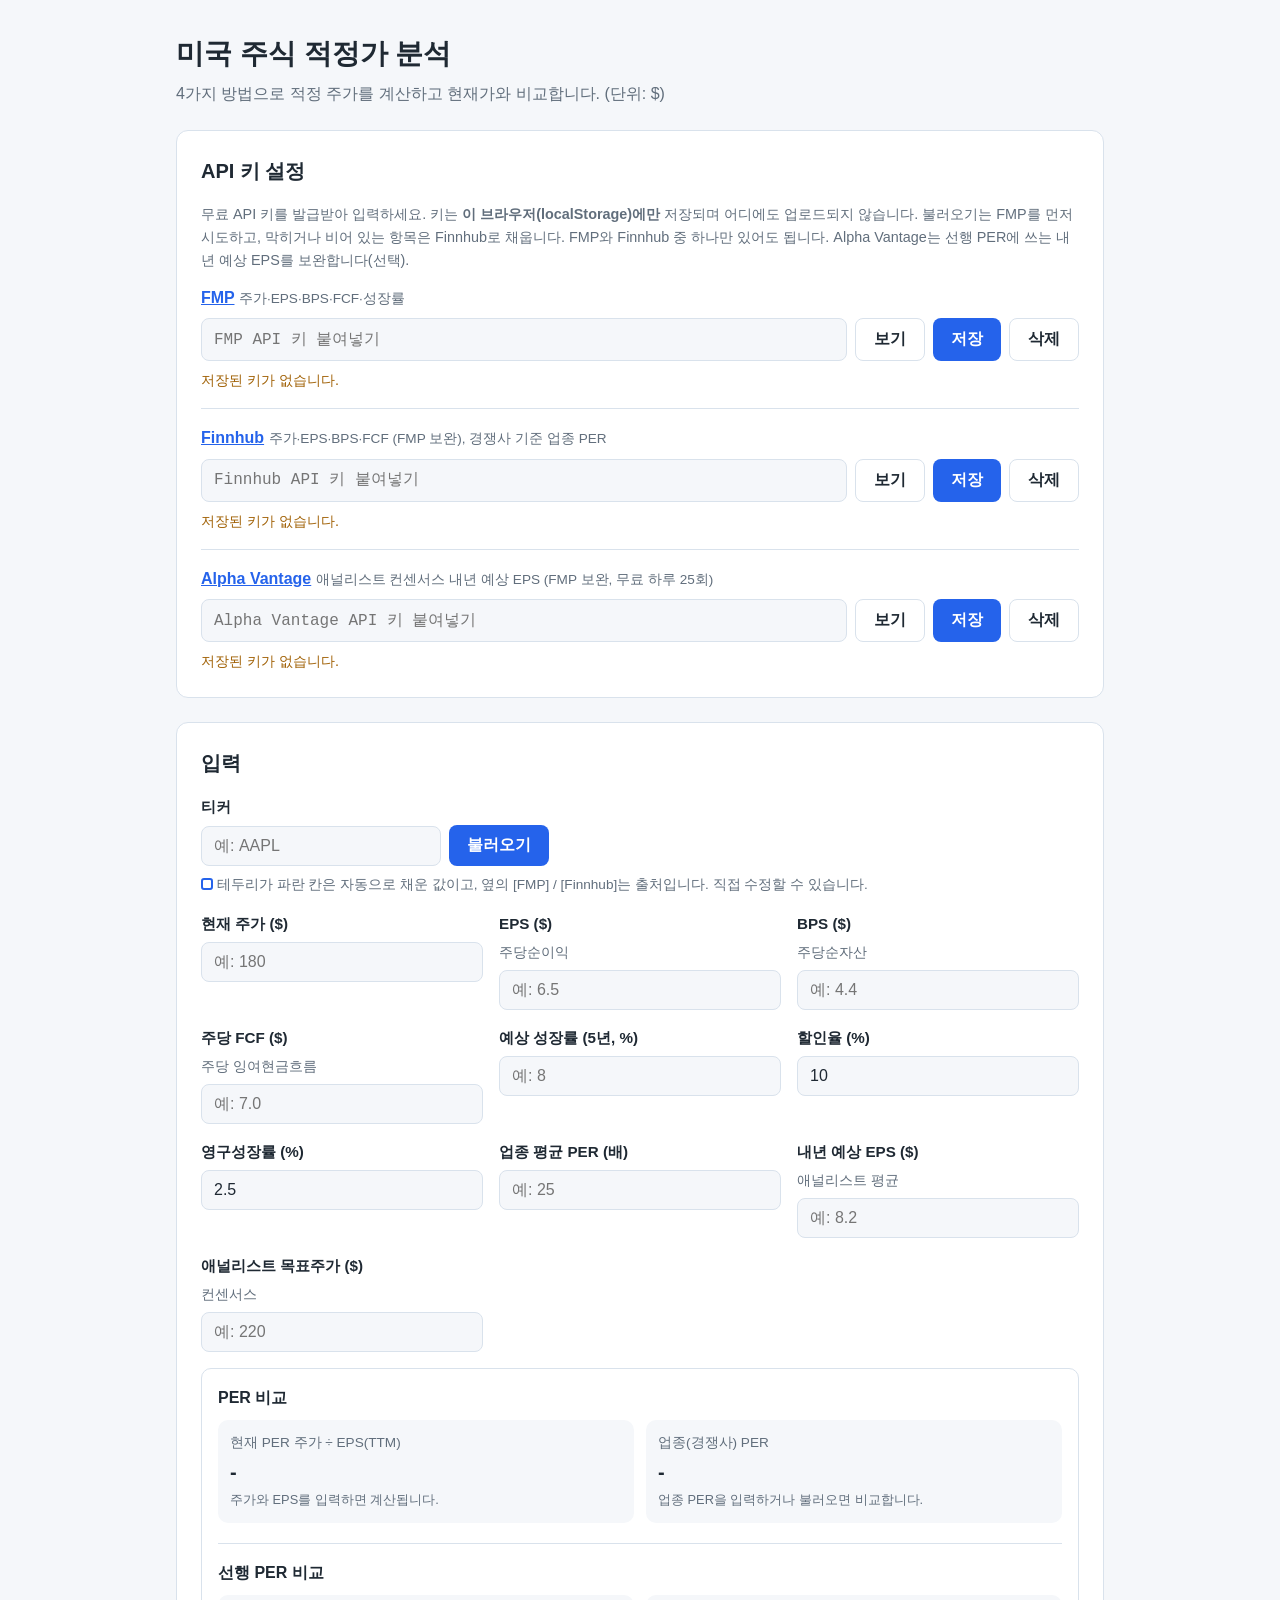
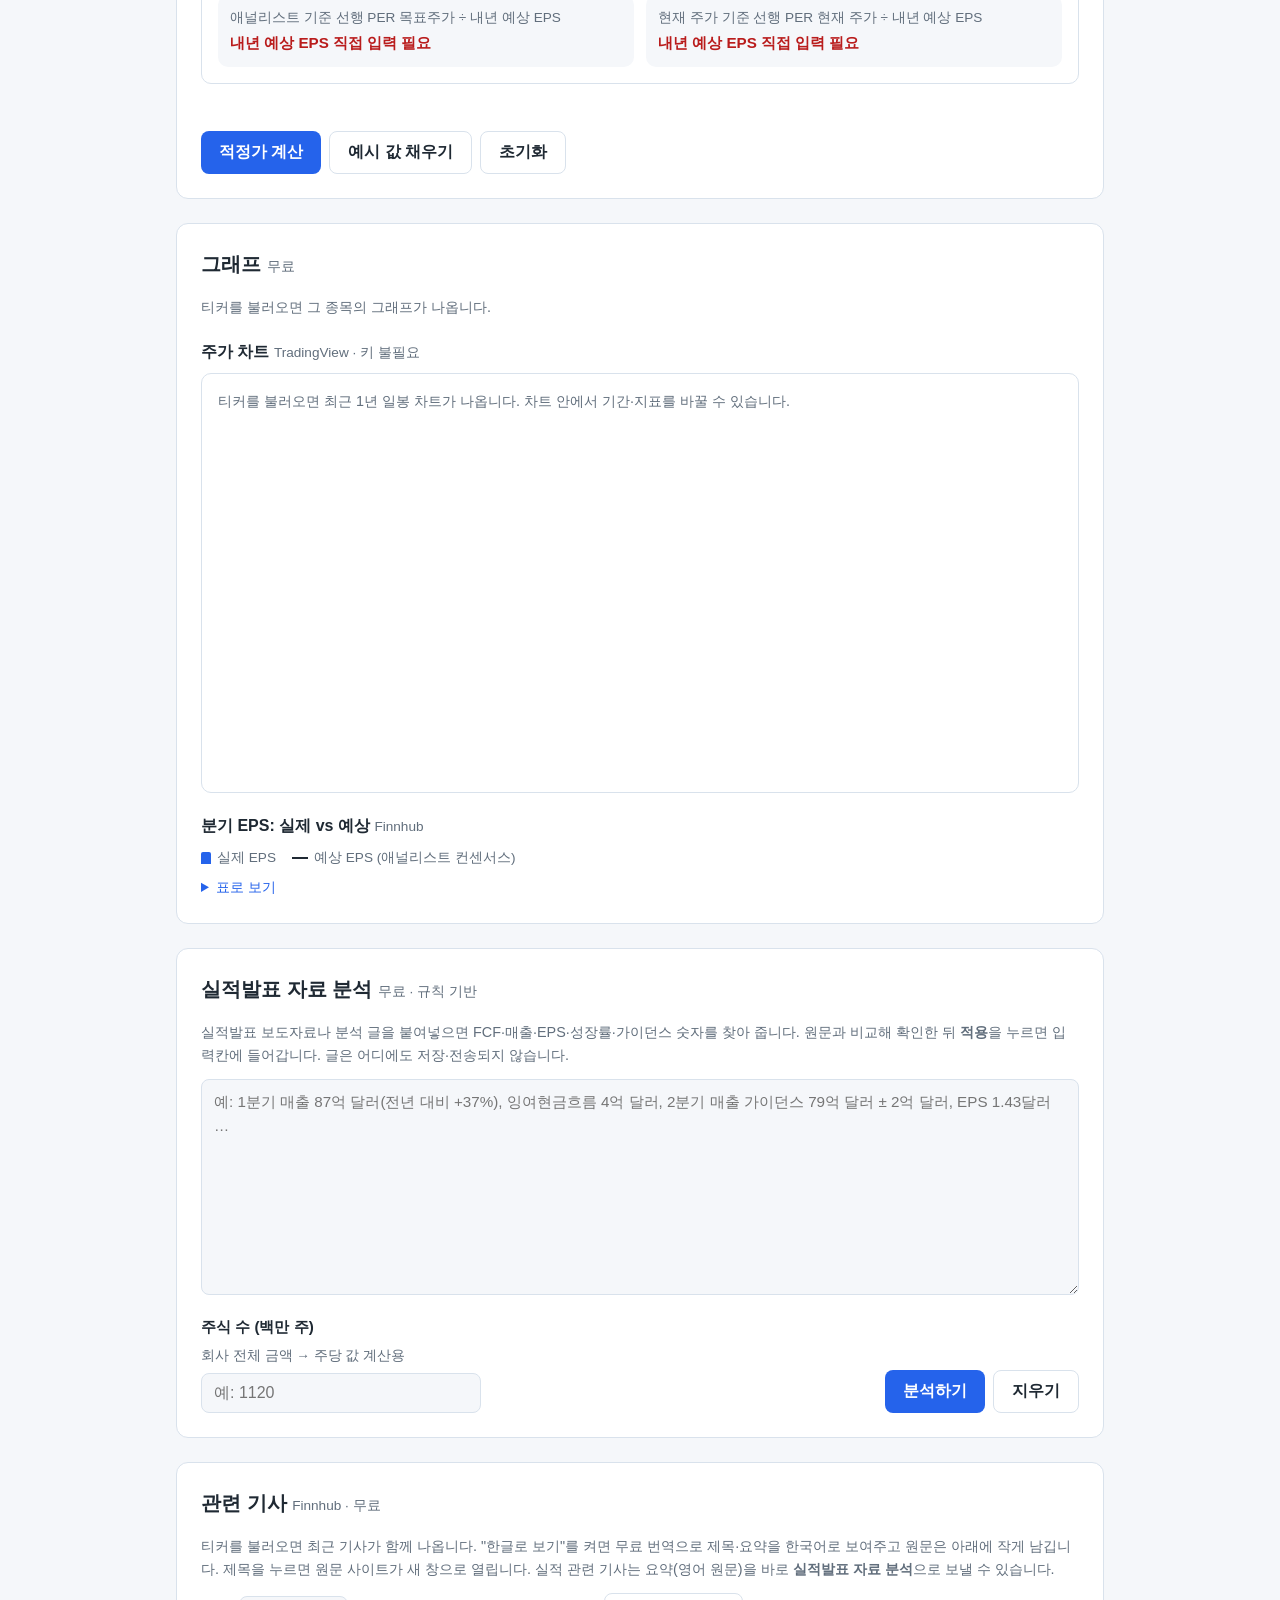
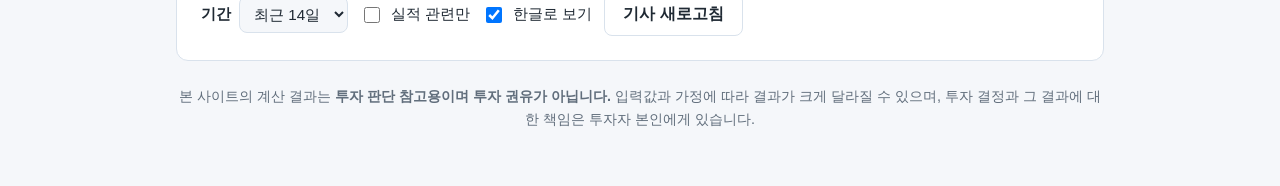
==== index.html @ d8ebfdab "Add TradingView price chart and quarterly EPS actual vs estimate chart Co-Authored-By: Claude Opus 5" ====
<!DOCTYPE html>
<html lang="ko">
<head>
  <meta charset="UTF-8">
  <meta name="viewport" content="width=device-width, initial-scale=1.0">
  <title>미국 주식 적정가 분석</title>
  <link rel="stylesheet" href="style.css">
</head>
<body>
  <header>
    <h1>미국 주식 적정가 분석</h1>
    <p class="subtitle">4가지 방법으로 적정 주가를 계산하고 현재가와 비교합니다. (단위: $)</p>
  </header>

  <main>
    <section class="card">
      <h2>API 키 설정</h2>
      <p class="note-inline">
        무료 API 키를 발급받아 입력하세요. 키는 <strong>이 브라우저(localStorage)에만</strong> 저장되며 어디에도 업로드되지 않습니다.
        불러오기는 FMP를 먼저 시도하고, 막히거나 비어 있는 항목은 Finnhub로 채웁니다. FMP와 Finnhub 중 하나만 있어도 됩니다.
        Alpha Vantage는 선행 PER에 쓰는 내년 예상 EPS를 보완합니다(선택).
      </p>
      <div class="key-block" data-provider="fmp">
        <h3><a href="https://site.financialmodelingprep.com/developer/docs" target="_blank" rel="noopener">FMP</a>
          <span class="hint">주가·EPS·BPS·FCF·성장률</span></h3>
        <div class="key-row">
          <input type="password" class="key-input" placeholder="FMP API 키 붙여넣기" autocomplete="off" spellcheck="false" aria-label="FMP API 키">
          <button type="button" class="key-toggle secondary">보기</button>
          <button type="button" class="key-save">저장</button>
          <button type="button" class="key-clear secondary">삭제</button>
        </div>
        <p class="key-status status"></p>
      </div>
      <div class="key-block" data-provider="finnhub">
        <h3><a href="https://finnhub.io/register" target="_blank" rel="noopener">Finnhub</a>
          <span class="hint">주가·EPS·BPS·FCF (FMP 보완), 경쟁사 기준 업종 PER</span></h3>
        <div class="key-row">
          <input type="password" class="key-input" placeholder="Finnhub API 키 붙여넣기" autocomplete="off" spellcheck="false" aria-label="Finnhub API 키">
          <button type="button" class="key-toggle secondary">보기</button>
          <button type="button" class="key-save">저장</button>
          <button type="button" class="key-clear secondary">삭제</button>
        </div>
        <p class="key-status status"></p>
      </div>
      <div class="key-block" data-provider="alphavantage">
        <h3><a href="https://www.alphavantage.co/support/#api-key" target="_blank" rel="noopener">Alpha Vantage</a>
          <span class="hint">애널리스트 컨센서스 내년 예상 EPS (FMP 보완, 무료 하루 25회)</span></h3>
        <div class="key-row">
          <input type="password" class="key-input" placeholder="Alpha Vantage API 키 붙여넣기" autocomplete="off" spellcheck="false" aria-label="Alpha Vantage API 키">
          <button type="button" class="key-toggle secondary">보기</button>
          <button type="button" class="key-save">저장</button>
          <button type="button" class="key-clear secondary">삭제</button>
        </div>
        <p class="key-status status"></p>
      </div>
    </section>

    <section class="card">
      <h2>입력</h2>
      <form id="valuation-form" novalidate>
        <div class="ticker-row">
          <label>티커
            <input type="text" id="ticker" placeholder="예: AAPL" autocomplete="off">
          </label>
          <button type="button" id="load">불러오기</button>
        </div>
        <p id="load-status" class="status" role="status"></p>
        <p class="legend"><span class="swatch"></span> 테두리가 파란 칸은 자동으로 채운 값이고, 옆의 [FMP] / [Finnhub]는 출처입니다. 직접 수정할 수 있습니다.</p>
        <div class="grid">
          <label>현재 주가 ($)
            <input type="number" id="price" step="any" placeholder="예: 180" required>
          </label>
          <label>EPS ($) <span class="hint">주당순이익</span>
            <input type="number" id="eps" step="any" placeholder="예: 6.5" required>
          </label>
          <label>BPS ($) <span class="hint">주당순자산</span>
            <input type="number" id="bps" step="any" placeholder="예: 4.4">
          </label>
          <label>주당 FCF ($) <span class="hint">주당 잉여현금흐름</span>
            <input type="number" id="fcf" step="any" placeholder="예: 7.0" required>
          </label>
          <label>예상 성장률 (5년, %)
            <input type="number" id="growth" step="any" placeholder="예: 8" required>
          </label>
          <label>할인율 (%)
            <input type="number" id="discount" step="any" value="10" required>
          </label>
          <label>영구성장률 (%)
            <input type="number" id="terminal" step="any" value="2.5" required>
          </label>
          <label>업종 평균 PER (배)
            <input type="number" id="sector-per" step="any" placeholder="예: 25" required>
            <span class="peer-note" id="sector-per-note"></span>
          </label>
          <label>내년 예상 EPS ($) <span class="hint">애널리스트 평균</span>
            <input type="number" id="forward-eps" step="any" placeholder="예: 8.2">
            <span class="peer-note" id="forward-eps-note"></span>
          </label>
          <label>애널리스트 목표주가 ($) <span class="hint">컨센서스</span>
            <input type="number" id="target-price" step="any" placeholder="예: 220">
            <span class="peer-note" id="target-price-note"></span>
          </label>
        </div>
        <div class="per-panel" aria-live="polite">
          <h3>PER 비교</h3>
          <div class="per-stats">
            <div>
              <span class="label">현재 PER <span class="hint">주가 ÷ EPS(TTM)</span></span>
              <span class="value" id="per-current">-</span>
              <span class="per-sub" id="per-current-sub"></span>
            </div>
            <div>
              <span class="label">업종(경쟁사) PER</span>
              <span class="value" id="per-sector">-</span>
              <span class="per-sub" id="per-sector-sub"></span>
            </div>
          </div>
          <p class="per-compare" id="per-compare"></p>

          <h3>선행 PER 비교</h3>
          <div class="per-stats">
            <div>
              <span class="label">애널리스트 기준 선행 PER <span class="hint">목표주가 ÷ 내년 예상 EPS</span></span>
              <span class="value" id="per-fwd-target">-</span>
              <span class="per-sub" id="per-fwd-target-sub"></span>
            </div>
            <div>
              <span class="label">현재 주가 기준 선행 PER <span class="hint">현재 주가 ÷ 내년 예상 EPS</span></span>
              <span class="value" id="per-fwd-price">-</span>
              <span class="per-sub" id="per-fwd-price-sub"></span>
            </div>
          </div>
          <p class="per-compare" id="fwd-compare"></p>
          <p class="per-meta" id="fwd-meta"></p>
        </div>
        <p id="error" class="error" role="alert"></p>
        <div class="buttons">
          <button type="submit">적정가 계산</button>
          <button type="button" id="sample" class="secondary">예시 값 채우기</button>
          <button type="reset" class="secondary">초기화</button>
        </div>
      </form>
    </section>

    <section class="card" id="charts-card">
      <h2>그래프 <span class="hint">무료</span></h2>
      <p class="note-inline">티커를 불러오면 그 종목의 그래프가 나옵니다.</p>

      <h3 class="chart-title">주가 차트 <span class="hint">TradingView · 키 불필요</span></h3>
      <div id="tv-chart" class="tv-chart tradingview-widget-container">
        <p class="note chart-empty">티커를 불러오면 최근 1년 일봉 차트가 나옵니다. 차트 안에서 기간·지표를 바꿀 수 있습니다.</p>
      </div>
      <p id="charts-status" class="status" role="status"></p>

      <h3 class="chart-title">분기 EPS: 실제 vs 예상 <span class="hint">Finnhub</span></h3>
      <div class="chart-legend" aria-hidden="true">
        <span><span class="key-bar"></span>실제 EPS</span>
        <span><span class="key-tick"></span>예상 EPS (애널리스트 컨센서스)</span>
      </div>
      <p id="eps-status" class="status" role="status"></p>
      <div id="eps-chart" class="eps-chart"></div>
      <details class="chart-table">
        <summary>표로 보기</summary>
        <div id="eps-table"></div>
      </details>
    </section>

    <section class="card" id="earnings-card">
      <h2>실적발표 자료 분석 <span class="hint">무료 · 규칙 기반</span></h2>
      <p class="note-inline">
        실적발표 보도자료나 분석 글을 붙여넣으면 FCF·매출·EPS·성장률·가이던스 숫자를 찾아 줍니다.
        원문과 비교해 확인한 뒤 <strong>적용</strong>을 누르면 입력칸에 들어갑니다. 글은 어디에도 저장·전송되지 않습니다.
      </p>
      <textarea id="earnings-text" rows="8" placeholder="예: 1분기 매출 87억 달러(전년 대비 +37%), 잉여현금흐름 4억 달러, 2분기 매출 가이던스 79억 달러 ± 2억 달러, EPS 1.43달러 …"></textarea>
      <div class="earnings-row">
        <label>주식 수 (백만 주) <span class="hint">회사 전체 금액 → 주당 값 계산용</span>
          <input type="number" id="earnings-shares" step="any" placeholder="예: 1120">
          <span class="peer-note" id="earnings-shares-note"></span>
        </label>
        <div class="buttons">
          <button type="button" id="earnings-analyze">분석하기</button>
          <button type="button" id="earnings-clear" class="secondary">지우기</button>
        </div>
      </div>
      <p id="earnings-status" class="status" role="status"></p>
      <div id="earnings-results"></div>
    </section>

    <section class="card" id="news-card">
      <h2>관련 기사 <span class="hint">Finnhub · 무료</span></h2>
      <p class="note-inline">
        티커를 불러오면 최근 기사가 함께 나옵니다. "한글로 보기"를 켜면 무료 번역으로 제목·요약을 한국어로 보여주고 원문은 아래에 작게 남깁니다.
        제목을 누르면 원문 사이트가 새 창으로 열립니다. 실적 관련 기사는 요약(영어 원문)을 바로 <strong>실적발표 자료 분석</strong>으로 보낼 수 있습니다.
      </p>
      <div class="news-controls">
        <label class="inline">기간
          <select id="news-days">
            <option value="7">최근 7일</option>
            <option value="14" selected>최근 14일</option>
            <option value="30">최근 30일</option>
          </select>
        </label>
        <label class="inline check"><input type="checkbox" id="news-earnings-only"> 실적 관련만</label>
        <label class="inline check"><input type="checkbox" id="news-korean" checked> 한글로 보기</label>
        <button type="button" id="news-load" class="secondary">기사 새로고침</button>
        <button type="button" id="news-chrome-setup" class="secondary" hidden>Chrome 번역 켜기 (무료·무제한)</button>
      </div>
      <p id="news-status" class="status" role="status"></p>
      <p id="news-translate-status" class="status" role="status"></p>
      <div id="news-list" class="news-list"></div>
    </section>

    <section id="results" class="card hidden" aria-live="polite">
      <h2 id="results-title">분석 결과</h2>

      <div class="summary">
        <div>
          <span class="label">현재 주가</span>
          <span class="value" id="sum-price">-</span>
        </div>
        <div>
          <span class="label">평균 적정가</span>
          <span class="value" id="sum-fair">-</span>
        </div>
        <div>
          <span class="label">괴리율</span>
          <span class="value" id="sum-gap">-</span>
        </div>
        <div>
          <span class="label">판정</span>
          <span class="value badge" id="sum-verdict">-</span>
        </div>
      </div>
      <p class="note" id="sum-note"></p>

      <div class="methods" id="methods"></div>
    </section>
  </main>

  <footer>
    <p>본 사이트의 계산 결과는 <strong>투자 판단 참고용이며 투자 권유가 아닙니다.</strong>
      입력값과 가정에 따라 결과가 크게 달라질 수 있으며, 투자 결정과 그 결과에 대한 책임은 투자자 본인에게 있습니다.</p>
  </footer>

  <script src="api.js"></script>
  <script src="fmp.js"></script>
  <script src="finnhub.js"></script>
  <script src="alphavantage.js"></script>
  <script src="app.js"></script>
  <script src="earnings.js"></script>
  <script src="earnings-ui.js"></script>
  <script src="translate.js"></script>
  <script src="news-ui.js"></script>
  <script src="charts-ui.js"></script>
</body>
</html>
---- style.css ----
:root {
  --bg: #f5f7fa;
  --card: #ffffff;
  --text: #1f2933;
  --muted: #616e7c;
  --border: #d9e2ec;
  --primary: #2563eb;
  --primary-hover: #1d4ed8;
  --under: #15803d;
  --under-bg: #dcfce7;
  --fair: #a16207;
  --fair-bg: #fef9c3;
  --over: #b91c1c;
  --over-bg: #fee2e2;
  --na: #616e7c;
  --na-bg: #e4e7eb;
}

@media (prefers-color-scheme: dark) {
  :root {
    --bg: #111827;
    --card: #1f2937;
    --text: #f3f4f6;
    --muted: #9ca3af;
    --border: #374151;
    --primary: #3b82f6;
    --primary-hover: #60a5fa;
    --under: #4ade80;
    --under-bg: #14532d;
    --fair: #facc15;
    --fair-bg: #422006;
    --over: #f87171;
    --over-bg: #450a0a;
    --na: #9ca3af;
    --na-bg: #374151;
  }
}

* { box-sizing: border-box; }

body {
  margin: 0;
  font-family: -apple-system, BlinkMacSystemFont, "Segoe UI", "Malgun Gothic", "Apple SD Gothic Neo", sans-serif;
  background: var(--bg);
  color: var(--text);
  line-height: 1.6;
}

header, main, footer {
  max-width: 960px;
  margin: 0 auto;
  padding: 0 16px;
}

header { padding-top: 32px; }
h1 { margin: 0 0 4px; font-size: 1.75rem; }
h2 { margin: 0 0 16px; font-size: 1.25rem; }
.subtitle { margin: 0 0 24px; color: var(--muted); }

.card {
  background: var(--card);
  border: 1px solid var(--border);
  border-radius: 12px;
  padding: 24px;
  margin-bottom: 24px;
}

.hidden { display: none; }

.grid {
  display: grid;
  grid-template-columns: repeat(auto-fill, minmax(240px, 1fr));
  gap: 16px;
}

label {
  display: flex;
  flex-direction: column;
  gap: 6px;
  font-weight: 600;
  font-size: 0.95rem;
}

.hint { font-weight: 400; color: var(--muted); font-size: 0.85rem; }

input {
  padding: 10px 12px;
  font-size: 1rem;
  border: 1px solid var(--border);
  border-radius: 8px;
  background: var(--bg);
  color: var(--text);
}

input:focus { outline: 2px solid var(--primary); outline-offset: 1px; }

.buttons { display: flex; flex-wrap: wrap; gap: 8px; margin-top: 16px; }

button {
  padding: 10px 18px;
  font-size: 1rem;
  font-weight: 600;
  border: none;
  border-radius: 8px;
  background: var(--primary);
  color: #fff;
  cursor: pointer;
}

button:hover { background: var(--primary-hover); }

button.secondary {
  background: transparent;
  color: var(--text);
  border: 1px solid var(--border);
}

button.secondary:hover { background: var(--bg); }

.error { color: var(--over); margin: 12px 0 0; min-height: 1.2em; }

a { color: var(--primary); }

.note-inline { margin: 0 0 12px; color: var(--muted); font-size: 0.9rem; }

.key-block + .key-block { margin-top: 16px; padding-top: 16px; border-top: 1px solid var(--border); }
.key-block h3 { margin: 0 0 8px; font-size: 1rem; }

.key-row { display: flex; flex-wrap: wrap; gap: 8px; }
.key-row input { flex: 1 1 240px; min-width: 0; font-family: Consolas, "Courier New", monospace; }

.ticker-row { display: flex; flex-wrap: wrap; align-items: flex-end; gap: 8px; }
.ticker-row label { flex: 0 1 240px; }

button:disabled { opacity: 0.6; cursor: wait; }

.status { margin: 8px 0 0; font-size: 0.9rem; white-space: pre-line; }
.status:empty { display: none; }
.status.ok { color: var(--under); }
.status.warn { color: var(--fair); }
.status.err { color: var(--over); }

.legend { margin: 8px 0 16px; color: var(--muted); font-size: 0.85rem; }
.swatch {
  display: inline-block;
  width: 12px;
  height: 12px;
  border: 2px solid var(--primary);
  border-radius: 3px;
  vertical-align: -1px;
}

.input-wrap { display: flex; align-items: center; gap: 6px; }
.input-wrap input { flex: 1; min-width: 0; }

.src-tag {
  white-space: nowrap;
  font-size: 0.75rem;
  font-weight: 600;
  color: var(--primary);
}
.src-tag:empty { display: none; }

.per-panel {
  margin-top: 16px;
  padding: 16px;
  border: 1px solid var(--border);
  border-radius: 10px;
}

.per-stats {
  display: grid;
  grid-template-columns: repeat(auto-fit, minmax(160px, 1fr));
  gap: 12px;
}

.per-stats > div {
  background: var(--bg);
  border-radius: 10px;
  padding: 12px;
  display: flex;
  flex-direction: column;
  gap: 2px;
}

.per-stats .value { font-size: 1.25rem; }
.per-stats .value.na { font-size: 0.95rem; color: var(--over); }
.per-sub { font-size: 0.8rem; color: var(--muted); }
.per-sub:empty { display: none; }

.per-panel h3 { margin: 0 0 10px; font-size: 1rem; }
.per-panel h3:not(:first-child) { margin-top: 20px; padding-top: 16px; border-top: 1px solid var(--border); }

.per-compare { margin: 12px 0 0; font-weight: 600; white-space: pre-line; }
.per-compare:empty { display: none; }

.per-meta { margin: 8px 0 0; font-size: 0.85rem; color: var(--muted); white-space: pre-line; }
.per-meta:empty { display: none; }

.peer-note { font-weight: 400; font-size: 0.8rem; color: var(--muted); }
.peer-note:empty { display: none; }
.peer-note.missing { color: var(--over); font-weight: 600; }

input.autofilled {
  border: 2px solid var(--primary);
  padding: 9px 11px;
}

.summary {
  display: grid;
  grid-template-columns: repeat(auto-fit, minmax(160px, 1fr));
  gap: 12px;
}

.summary > div {
  background: var(--bg);
  border-radius: 10px;
  padding: 14px;
  display: flex;
  flex-direction: column;
  gap: 4px;
}

.label { color: var(--muted); font-size: 0.85rem; }
.value { font-size: 1.4rem; font-weight: 700; }

.badge {
  display: inline-block;
  align-self: flex-start;
  padding: 2px 12px;
  border-radius: 999px;
  font-size: 1.1rem;
}

.badge.under { color: var(--under); background: var(--under-bg); }
.badge.fair  { color: var(--fair);  background: var(--fair-bg); }
.badge.over  { color: var(--over);  background: var(--over-bg); }
.badge.na    { color: var(--na);    background: var(--na-bg); }

.note { color: var(--muted); font-size: 0.9rem; margin: 12px 0 24px; }

.methods {
  display: grid;
  grid-template-columns: repeat(auto-fit, minmax(260px, 1fr));
  gap: 16px;
}

.method {
  border: 1px solid var(--border);
  border-radius: 10px;
  padding: 16px;
}

.method h3 { margin: 0 0 8px; font-size: 1.05rem; }
.method .result { font-size: 1.3rem; font-weight: 700; margin: 0 0 4px; }
.method .gap { margin: 0 0 8px; font-size: 0.95rem; }
.method .formula {
  font-family: Consolas, "Courier New", monospace;
  font-size: 0.85rem;
  background: var(--bg);
  padding: 8px;
  border-radius: 6px;
  margin: 0 0 8px;
  word-break: break-word;
  white-space: pre-line;
}
.method .explain { margin: 0; color: var(--muted); font-size: 0.9rem; }

textarea {
  width: 100%;
  padding: 10px 12px;
  font: inherit;
  font-size: 0.95rem;
  border: 1px solid var(--border);
  border-radius: 8px;
  background: var(--bg);
  color: var(--text);
  resize: vertical;
}
textarea:focus { outline: 2px solid var(--primary); outline-offset: 1px; }

.earnings-row {
  display: flex;
  flex-wrap: wrap;
  align-items: flex-end;
  justify-content: space-between;
  gap: 12px;
  margin-top: 12px;
}
.earnings-row label { flex: 0 1 280px; }
.earnings-row .buttons { margin-top: 0; }

#earnings-results { margin-top: 16px; }
#earnings-results:empty { display: none; }

.earn-insights {
  background: var(--bg);
  border-radius: 10px;
  padding: 12px 16px;
  margin-bottom: 16px;
}
.earn-insights h3 { margin: 0 0 6px; font-size: 1rem; }
.earn-insights ul { margin: 0; padding-left: 20px; }
.earn-insights li { margin: 2px 0; font-size: 0.92rem; }

.earn-list {
  display: grid;
  grid-template-columns: repeat(auto-fill, minmax(260px, 1fr));
  gap: 12px;
}

.earn-item {
  border: 1px solid var(--border);
  border-radius: 10px;
  padding: 12px 14px;
  display: flex;
  flex-direction: column;
  gap: 4px;
  min-width: 0;
}
.earn-head { display: flex; justify-content: space-between; gap: 8px; align-items: baseline; }
.earn-period { font-size: 0.8rem; color: var(--muted); white-space: nowrap; }
.earn-value { margin: 0; font-size: 1.1rem; font-weight: 700; word-break: break-word; }
.earn-growth { margin: 0; font-size: 0.9rem; }
.earn-growth:empty { display: none; }
.earn-snippet {
  margin: 4px 0;
  padding: 6px 8px;
  border-left: 3px solid var(--border);
  font-size: 0.8rem;
  color: var(--muted);
  word-break: break-word;
}
.earn-actions { display: flex; flex-wrap: wrap; gap: 6px; margin-top: auto; }
.news-controls { display: flex; flex-wrap: wrap; align-items: center; gap: 12px; }
label.inline { flex-direction: row; align-items: center; gap: 8px; font-weight: 600; }
label.check { font-weight: 400; cursor: pointer; }
label.check input { width: 16px; height: 16px; padding: 0; }
select {
  padding: 8px 10px;
  font-size: 0.95rem;
  border: 1px solid var(--border);
  border-radius: 8px;
  background: var(--bg);
  color: var(--text);
}

.news-list { display: flex; flex-direction: column; gap: 10px; margin-top: 12px; }
.news-list:empty { display: none; }
.news-item {
  border: 1px solid var(--border);
  border-radius: 10px;
  padding: 12px 14px;
  min-width: 0;
}
.news-meta { display: flex; flex-wrap: wrap; align-items: center; gap: 8px; font-size: 0.8rem; color: var(--muted); }
.news-badge { font-size: 0.75rem; padding: 0 8px; }
.news-title { margin: 4px 0; font-size: 1rem; line-height: 1.4; word-break: break-word; }
.news-title a { text-decoration: none; }
.news-title a:hover { text-decoration: underline; }
.news-original { margin: 0 0 4px; font-size: 0.78rem; color: var(--muted); word-break: break-word; }
.news-original:empty { display: none; }
button[hidden] { display: none; }
.news-summary { margin: 0 0 8px; font-size: 0.88rem; color: var(--muted); word-break: break-word; }
.news-summary:empty { display: none; }
.news-actions:empty { display: none; }

.chart-title { margin: 20px 0 8px; font-size: 1rem; }
.tv-chart {
  height: 420px;
  border: 1px solid var(--border);
  border-radius: 10px;
  overflow: hidden;
}
.chart-empty { padding: 16px; margin: 0; }

.chart-legend { display: flex; flex-wrap: wrap; gap: 16px; font-size: 0.85rem; color: var(--muted); }
.chart-legend > span { display: inline-flex; align-items: center; gap: 6px; }
.key-bar { width: 10px; height: 12px; border-radius: 2px 2px 0 0; background: var(--primary); }
.key-tick { width: 16px; height: 2px; background: var(--text); }

.eps-chart { position: relative; margin-top: 8px; max-width: 640px; }
.eps-chart:empty { display: none; }
.eps-chart svg { display: block; width: 100%; height: auto; overflow: visible; }
.eps-chart .grid { stroke: var(--border); stroke-width: 1; }
.eps-chart .axis-zero { stroke: var(--muted); stroke-width: 1; }
.eps-chart .tick { fill: var(--muted); font-size: 12px; }
.eps-chart .cap { fill: var(--text); font-size: 12px; font-weight: 600; }
.eps-chart .bar { fill: var(--primary); }
.eps-chart .est { stroke: var(--text); stroke-width: 2; stroke-linecap: round; }
.eps-chart .hit { fill: transparent; cursor: crosshair; }
.eps-chart .eps-col.active .hit { fill: var(--text); fill-opacity: 0.05; }
.chart-tip {
  position: absolute;
  top: 0;
  transform: translateX(-50%);
  max-width: 260px;
  padding: 6px 10px;
  border-radius: 8px;
  background: var(--text);
  color: var(--card);
  font-size: 0.8rem;
  pointer-events: none;
  text-align: center;
}
.chart-tip[hidden] { display: none; }

.chart-table { margin-top: 8px; font-size: 0.88rem; }
.chart-table summary { cursor: pointer; color: var(--primary); }
.chart-table table { width: 100%; border-collapse: collapse; margin-top: 8px; }
.chart-table th, .chart-table td { padding: 6px 8px; border-bottom: 1px solid var(--border); text-align: right; }
.chart-table th:first-child, .chart-table td:first-child { text-align: left; }

button.small { padding: 6px 10px; font-size: 0.85rem; }
button.small:disabled { cursor: not-allowed; }

footer {
  padding-bottom: 40px;
  color: var(--muted);
  font-size: 0.9rem;
  text-align: center;
}
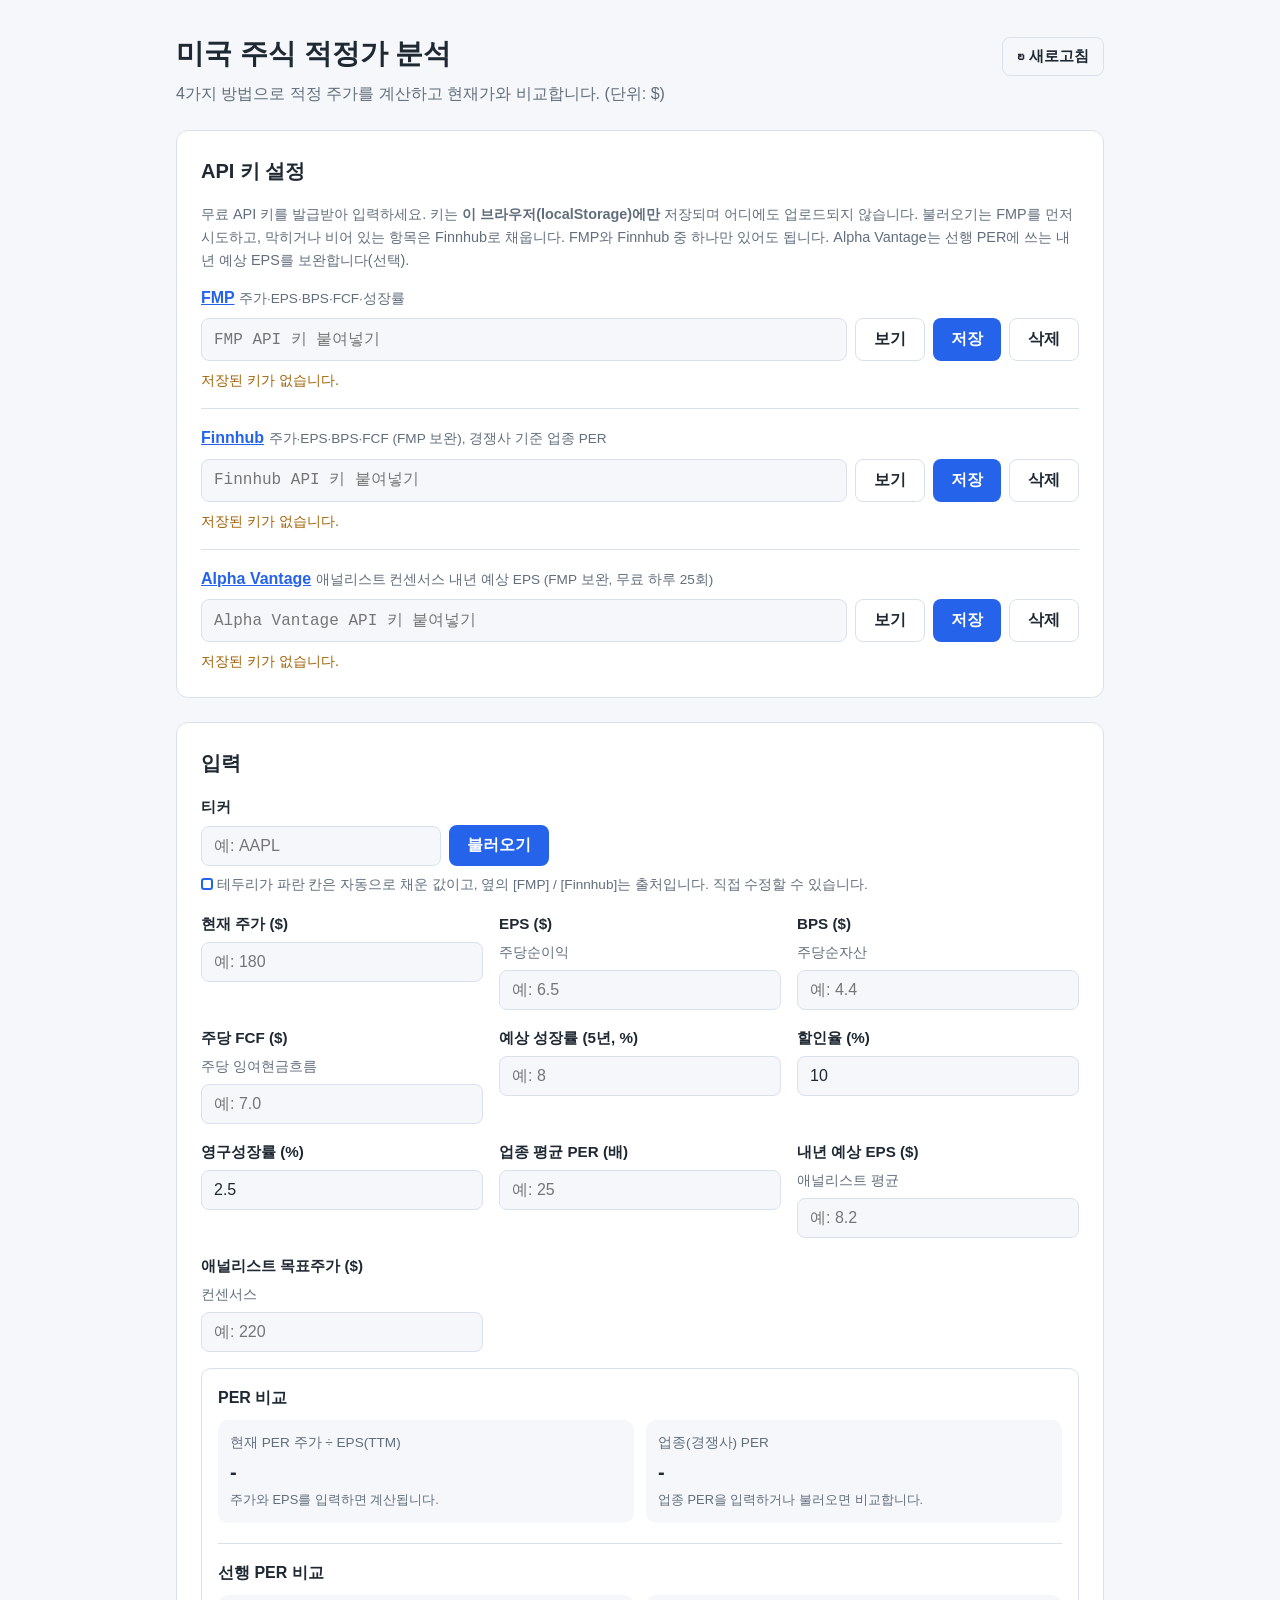
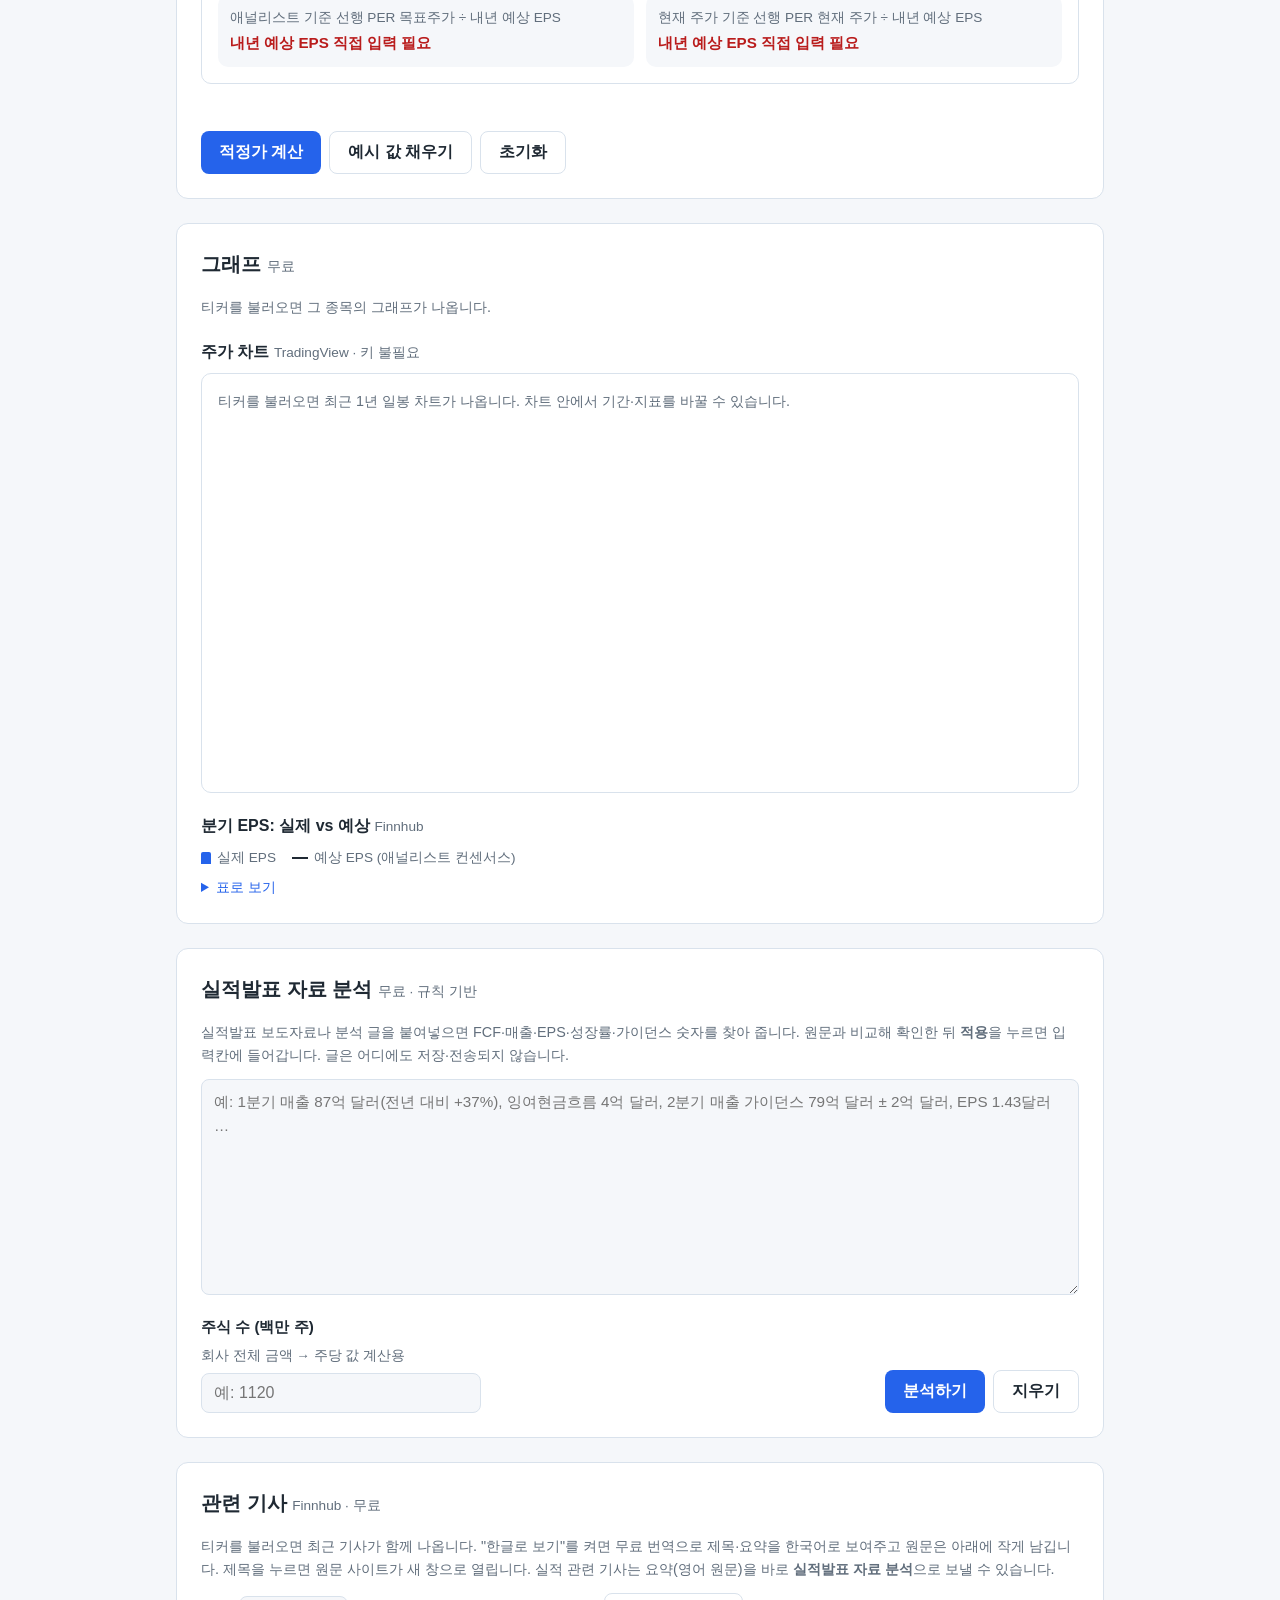
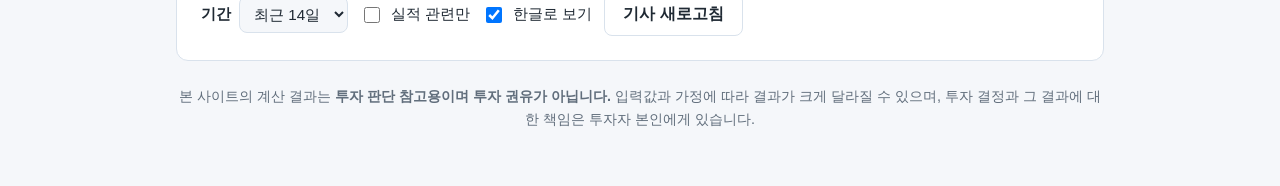
==== commit a8122663: "Add refresh button that reloads the page and restores the current ticker Co-Authored-By: Claude Opus" ====
--- a/index.html
+++ b/index.html
@@ -8,7 +8,10 @@
 </head>
 <body>
   <header>
-    <h1>미국 주식 적정가 분석</h1>
+    <div class="header-row">
+      <h1>미국 주식 적정가 분석</h1>
+      <button type="button" id="page-refresh" class="secondary" title="사이트를 새로 읽고, 보던 종목을 최신 데이터로 다시 불러옵니다">↻ 새로고침</button>
+    </div>
     <p class="subtitle">4가지 방법으로 적정 주가를 계산하고 현재가와 비교합니다. (단위: $)</p>
   </header>
 
@@ -252,5 +255,6 @@
   <script src="translate.js"></script>
   <script src="news-ui.js"></script>
   <script src="charts-ui.js"></script>
+  <script src="refresh.js"></script>
 </body>
 </html>
--- a/style.css
+++ b/style.css
@@ -53,6 +53,8 @@
 }
 
 header { padding-top: 32px; }
+.header-row { display: flex; flex-wrap: wrap; align-items: center; justify-content: space-between; gap: 8px 16px; }
+.header-row button { padding: 8px 14px; font-size: 0.95rem; }
 h1 { margin: 0 0 4px; font-size: 1.75rem; }
 h2 { margin: 0 0 16px; font-size: 1.25rem; }
 .subtitle { margin: 0 0 24px; color: var(--muted); }
@@ -292,6 +294,17 @@
 
 #earnings-results { margin-top: 16px; }
 #earnings-results:empty { display: none; }
+
+.guidance { margin-bottom: 16px; }
+.guidance h3 { margin: 0 0 8px; font-size: 1rem; }
+.guidance .hint { display: block; margin-top: 6px; }
+.table-scroll { overflow-x: auto; border: 1px solid var(--border); border-radius: 10px; }
+.table-scroll table { width: 100%; border-collapse: collapse; font-size: 0.88rem; min-width: 560px; }
+.table-scroll th, .table-scroll td { padding: 8px 10px; border-bottom: 1px solid var(--border); text-align: left; vertical-align: top; }
+.table-scroll th { background: var(--bg); font-weight: 600; white-space: nowrap; }
+.table-scroll tr:last-child td { border-bottom: none; }
+.guidance td:nth-child(-n+3) { white-space: nowrap; }
+.guidance td:nth-child(3) { font-weight: 600; }
 
 .earn-insights {
   background: var(--bg);
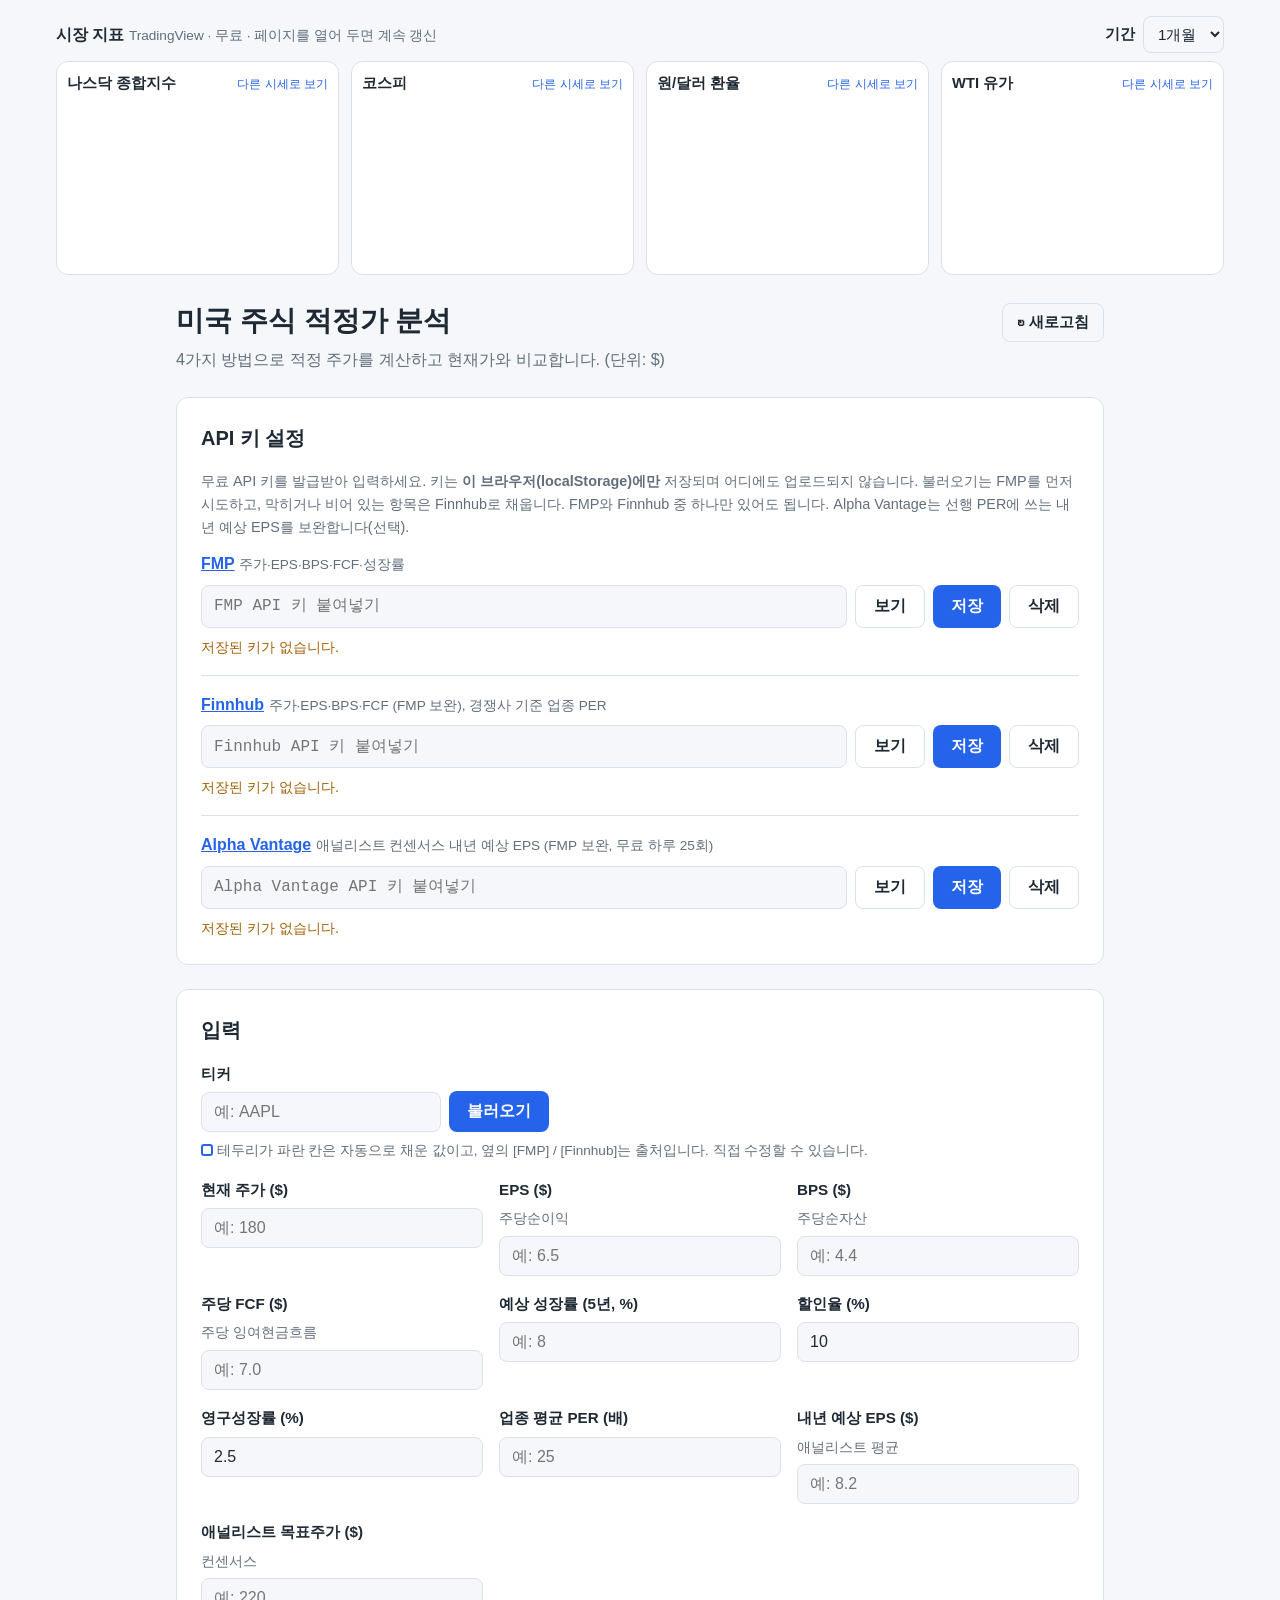
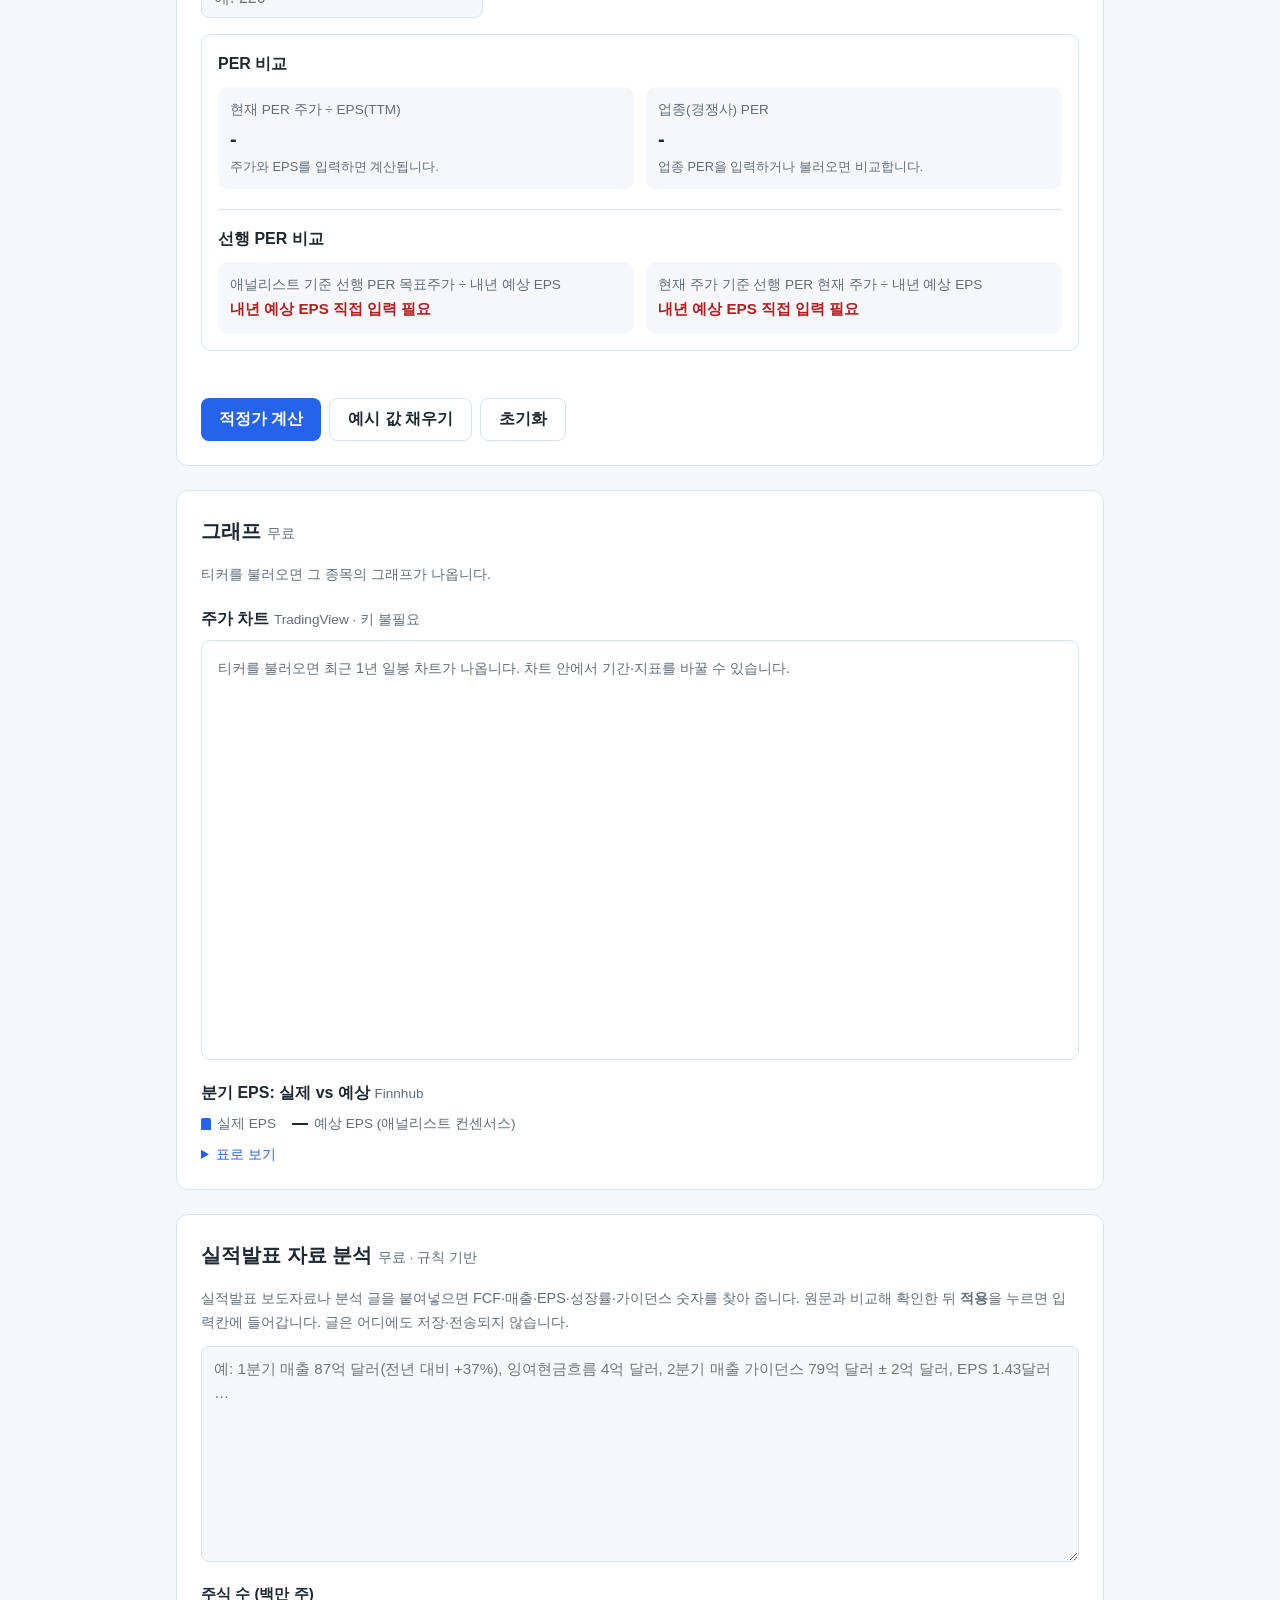
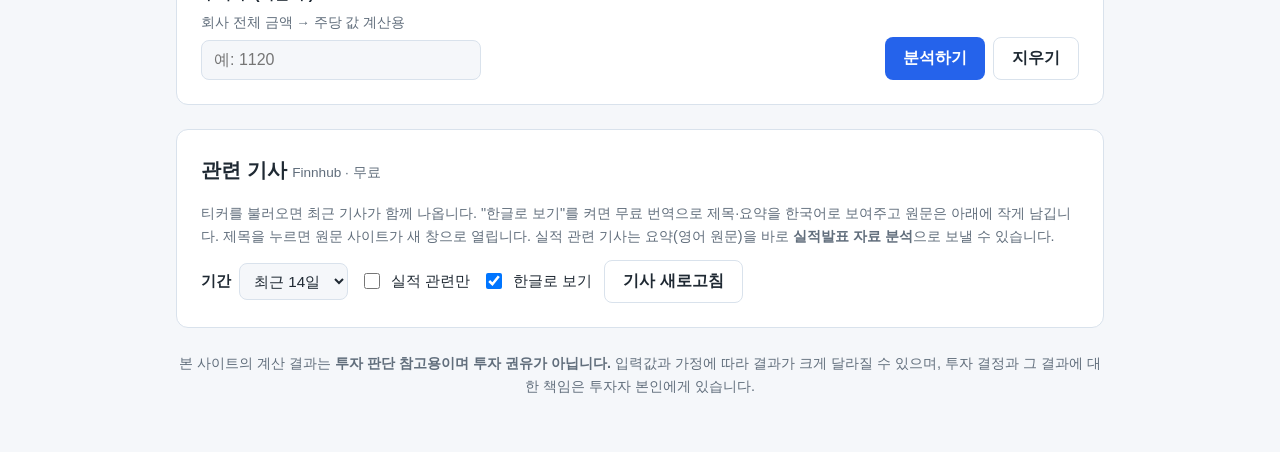
==== commit e8c130fa: "Add market strip with Nasdaq, KOSPI, USD/KRW and WTI mini charts Co-Authored-By: Claude Opus 5.5 <no" ====
--- a/index.html
+++ b/index.html
@@ -7,6 +7,21 @@
   <link rel="stylesheet" href="style.css">
 </head>
 <body>
+  <section class="market" aria-label="시장 지표">
+    <div class="market-head">
+      <h2>시장 지표 <span class="hint">TradingView · 무료 · 페이지를 열어 두면 계속 갱신</span></h2>
+      <label class="inline">기간
+        <select id="market-range">
+          <option value="1D">1일</option>
+          <option value="1M" selected>1개월</option>
+          <option value="3M">3개월</option>
+          <option value="12M">1년</option>
+        </select>
+      </label>
+    </div>
+    <div class="market-grid" id="market-grid"></div>
+  </section>
+
   <header>
     <div class="header-row">
       <h1>미국 주식 적정가 분석</h1>
@@ -255,6 +270,7 @@
   <script src="translate.js"></script>
   <script src="news-ui.js"></script>
   <script src="charts-ui.js"></script>
+  <script src="market.js"></script>
   <script src="refresh.js"></script>
 </body>
 </html>
--- a/style.css
+++ b/style.css
@@ -52,7 +52,39 @@
   padding: 0 16px;
 }
 
-header { padding-top: 32px; }
+.market { max-width: 1200px; margin: 0 auto; padding: 16px 16px 0; }
+.market-head { display: flex; flex-wrap: wrap; align-items: center; justify-content: space-between; gap: 8px 16px; margin-bottom: 8px; }
+.market-head h2 { margin: 0; font-size: 1rem; }
+.market-grid { display: grid; grid-template-columns: repeat(4, minmax(0, 1fr)); gap: 12px; }
+@media (max-width: 900px) { .market-grid { grid-template-columns: repeat(2, minmax(0, 1fr)); } }
+@media (max-width: 480px) {
+  .market-grid { gap: 8px; }
+  .market-tile { padding: 8px 6px 2px; }
+  .market-tile-head { flex-direction: column; gap: 0; }
+}
+@media (max-width: 340px) { .market-grid { grid-template-columns: 1fr; } }
+.market-tile {
+  background: var(--card);
+  border: 1px solid var(--border);
+  border-radius: 12px;
+  padding: 10px 10px 4px;
+  min-width: 0;
+}
+.market-tile-head { display: flex; justify-content: space-between; align-items: baseline; gap: 8px; margin-bottom: 4px; }
+.market-tile-head strong { font-size: 0.92rem; }
+.market-widget { height: 170px; overflow: hidden; }
+.link-btn {
+  padding: 0;
+  border: none;
+  background: none;
+  color: var(--primary);
+  font-size: 0.75rem;
+  font-weight: 400;
+  cursor: pointer;
+}
+.link-btn:hover { background: none; text-decoration: underline; }
+
+header { padding-top: 24px; }
 .header-row { display: flex; flex-wrap: wrap; align-items: center; justify-content: space-between; gap: 8px 16px; }
 .header-row button { padding: 8px 14px; font-size: 0.95rem; }
 h1 { margin: 0 0 4px; font-size: 1.75rem; }
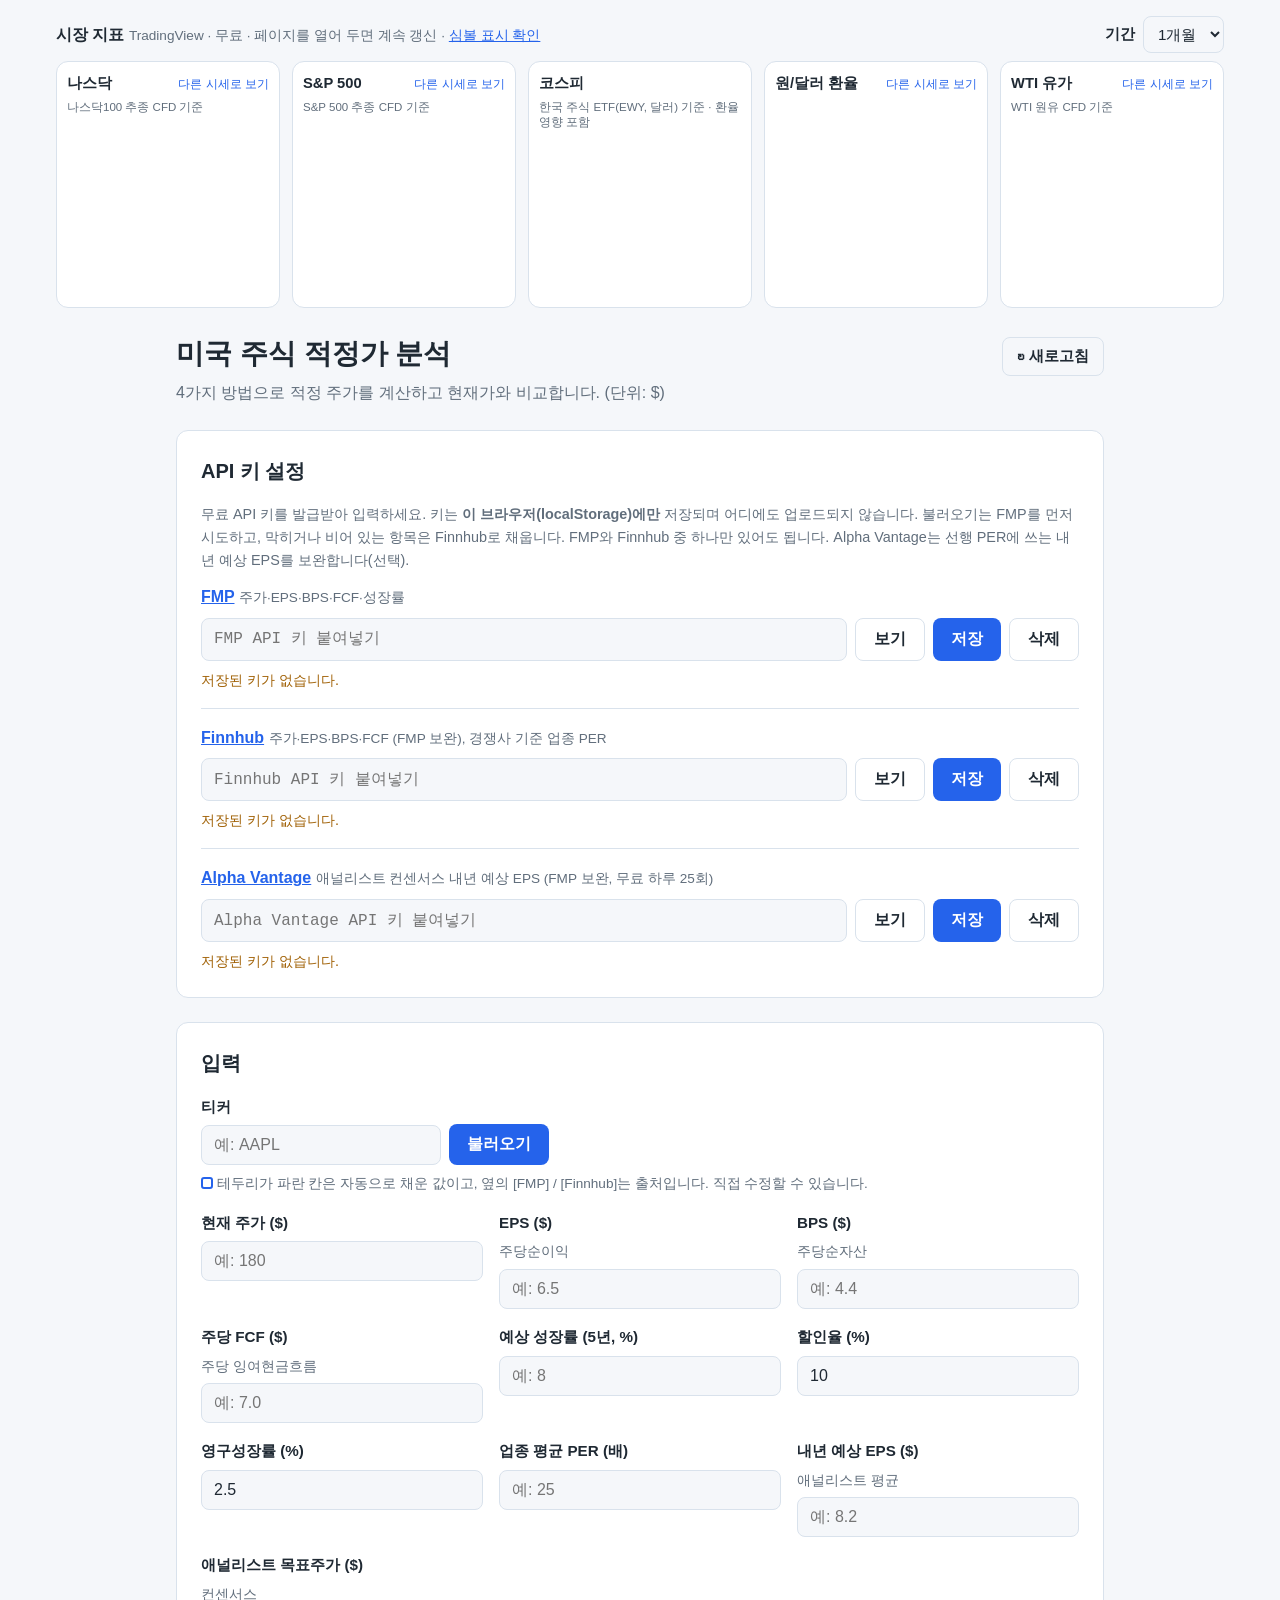
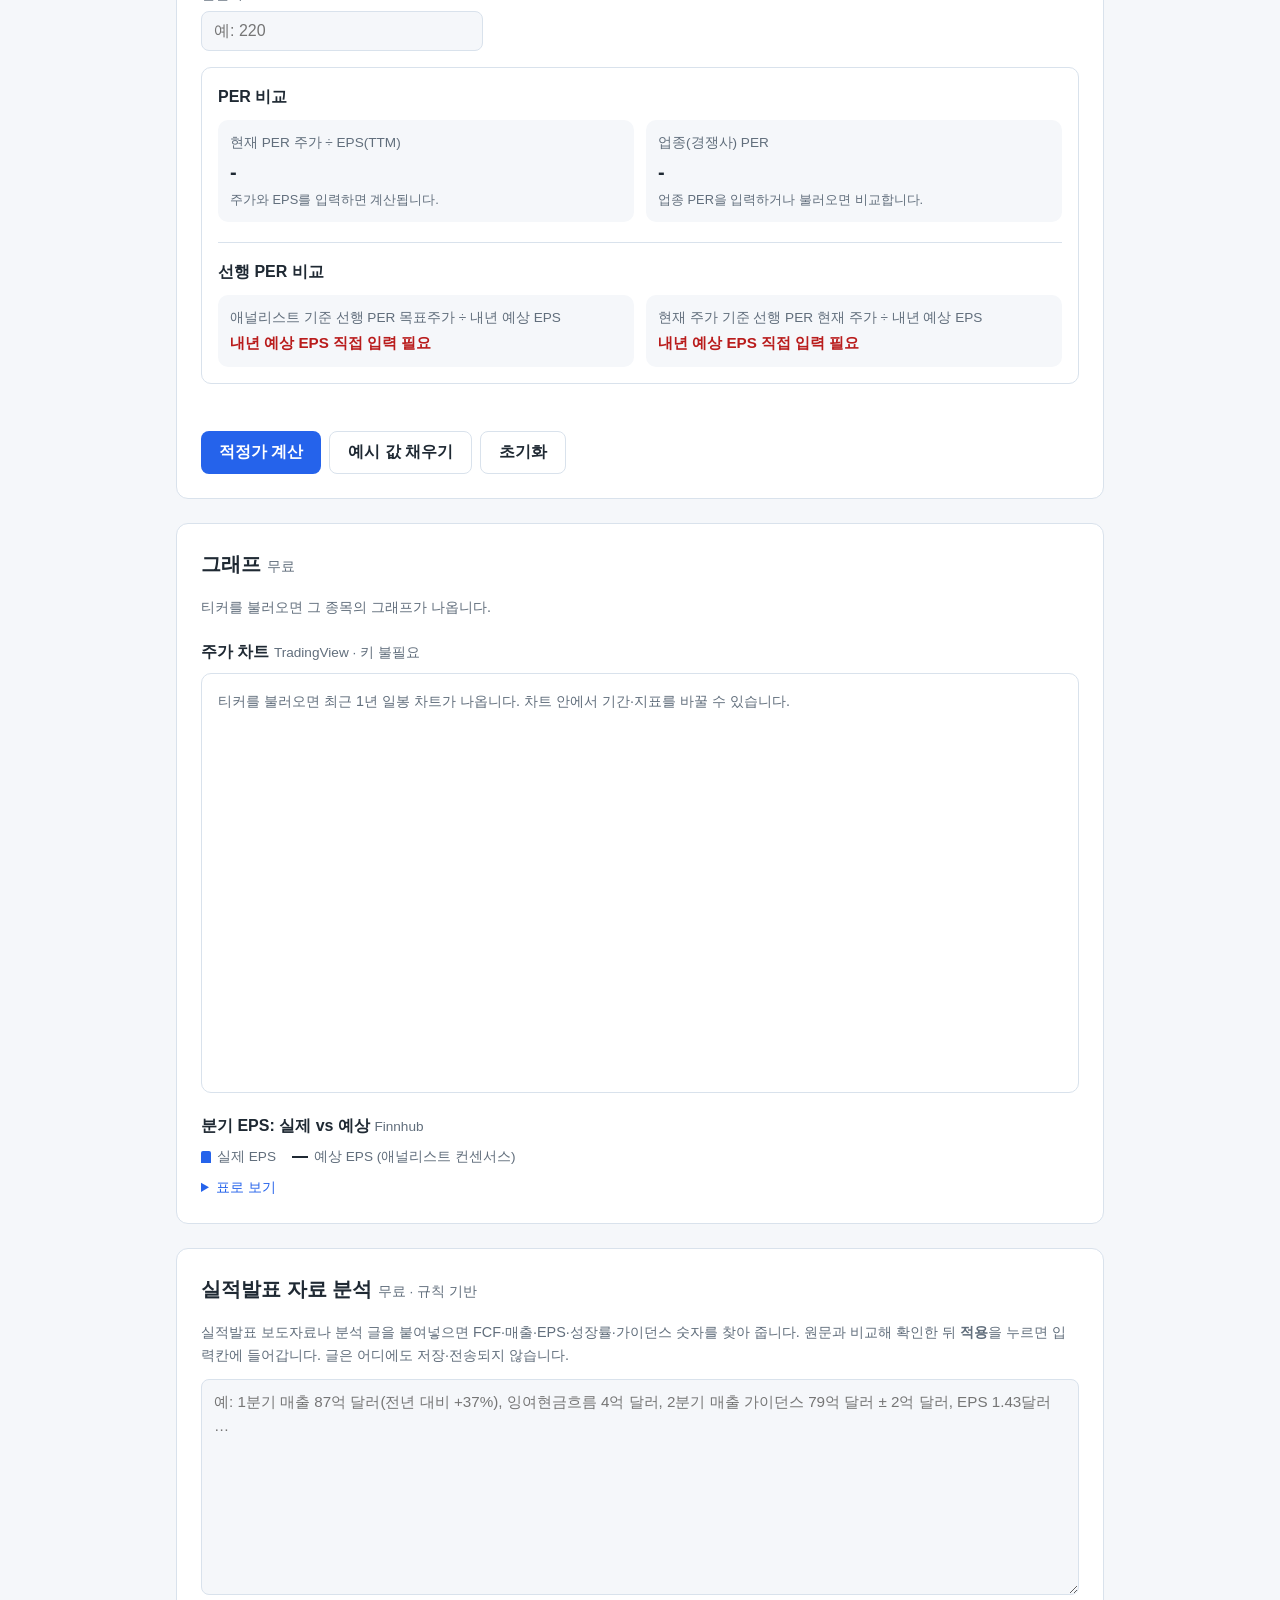
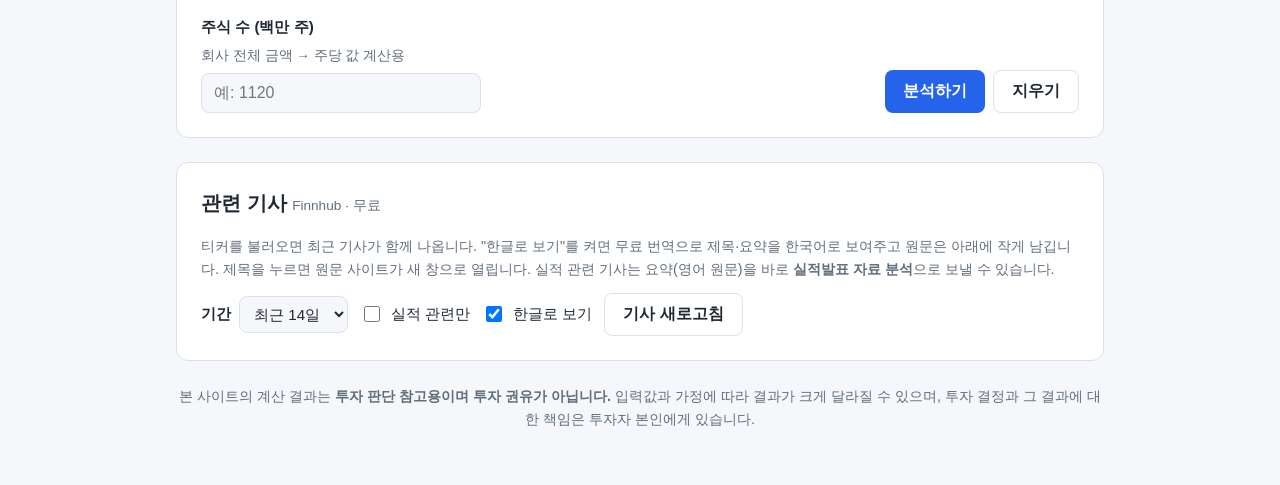
==== commit d51bb1e6: "Use widget-displayable symbols for market indices and add S&P 500 Exchange indices (IXIC, KOSPI) are" ====
--- a/index.html
+++ b/index.html
@@ -9,7 +9,7 @@
 <body>
   <section class="market" aria-label="시장 지표">
     <div class="market-head">
-      <h2>시장 지표 <span class="hint">TradingView · 무료 · 페이지를 열어 두면 계속 갱신</span></h2>
+      <h2>시장 지표 <span class="hint">TradingView · 무료 · 페이지를 열어 두면 계속 갱신 · <a href="market-check.html">심볼 표시 확인</a></span></h2>
       <label class="inline">기간
         <select id="market-range">
           <option value="1D">1일</option>
--- a/style.css
+++ b/style.css
@@ -55,8 +55,9 @@
 .market { max-width: 1200px; margin: 0 auto; padding: 16px 16px 0; }
 .market-head { display: flex; flex-wrap: wrap; align-items: center; justify-content: space-between; gap: 8px 16px; margin-bottom: 8px; }
 .market-head h2 { margin: 0; font-size: 1rem; }
-.market-grid { display: grid; grid-template-columns: repeat(4, minmax(0, 1fr)); gap: 12px; }
-@media (max-width: 900px) { .market-grid { grid-template-columns: repeat(2, minmax(0, 1fr)); } }
+.market-grid { display: grid; grid-template-columns: repeat(5, minmax(0, 1fr)); gap: 12px; }
+@media (max-width: 1100px) { .market-grid { grid-template-columns: repeat(3, minmax(0, 1fr)); } }
+@media (max-width: 700px) { .market-grid { grid-template-columns: repeat(2, minmax(0, 1fr)); } }
 @media (max-width: 480px) {
   .market-grid { gap: 8px; }
   .market-tile { padding: 8px 6px 2px; }
@@ -72,6 +73,8 @@
 }
 .market-tile-head { display: flex; justify-content: space-between; align-items: baseline; gap: 8px; margin-bottom: 4px; }
 .market-tile-head strong { font-size: 0.92rem; }
+.market-note { margin: 0 0 2px; font-size: 0.72rem; color: var(--muted); line-height: 1.35; }
+.market-note:empty { display: none; }
 .market-widget { height: 170px; overflow: hidden; }
 .link-btn {
   padding: 0;
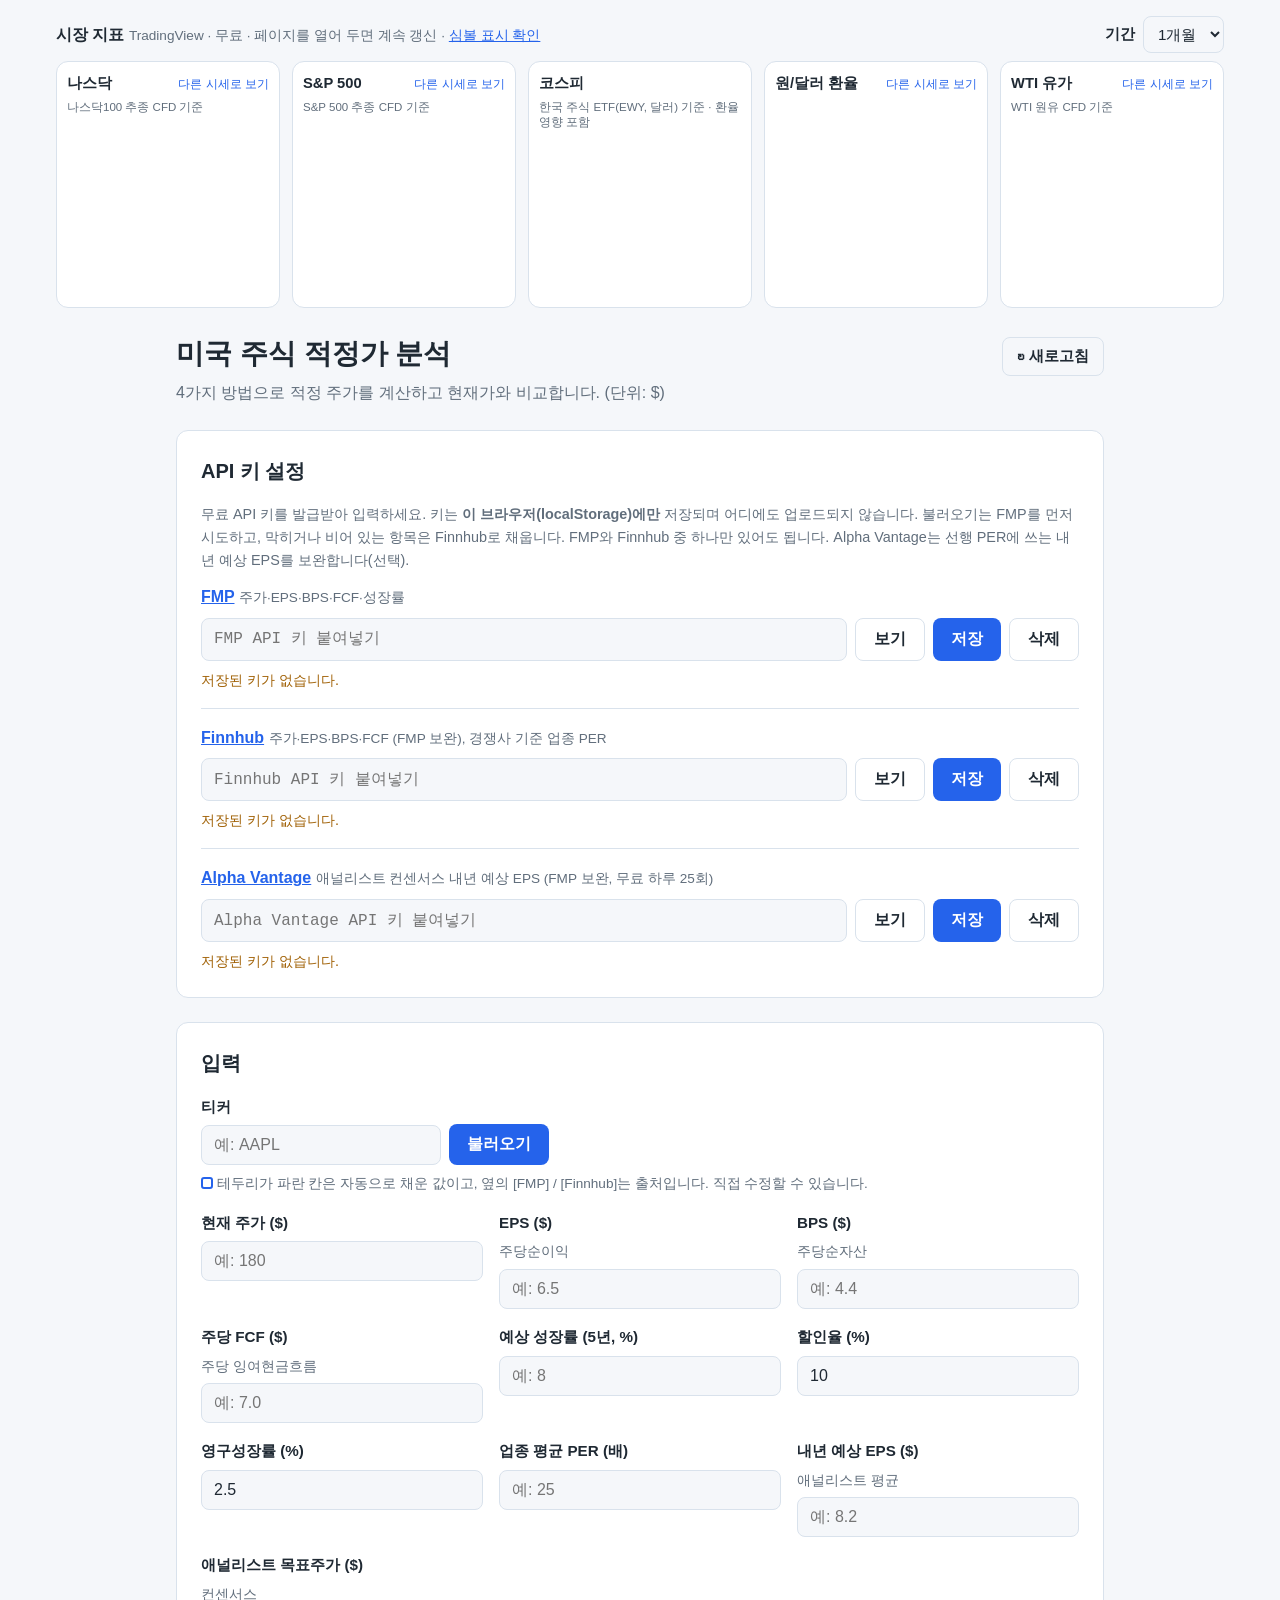
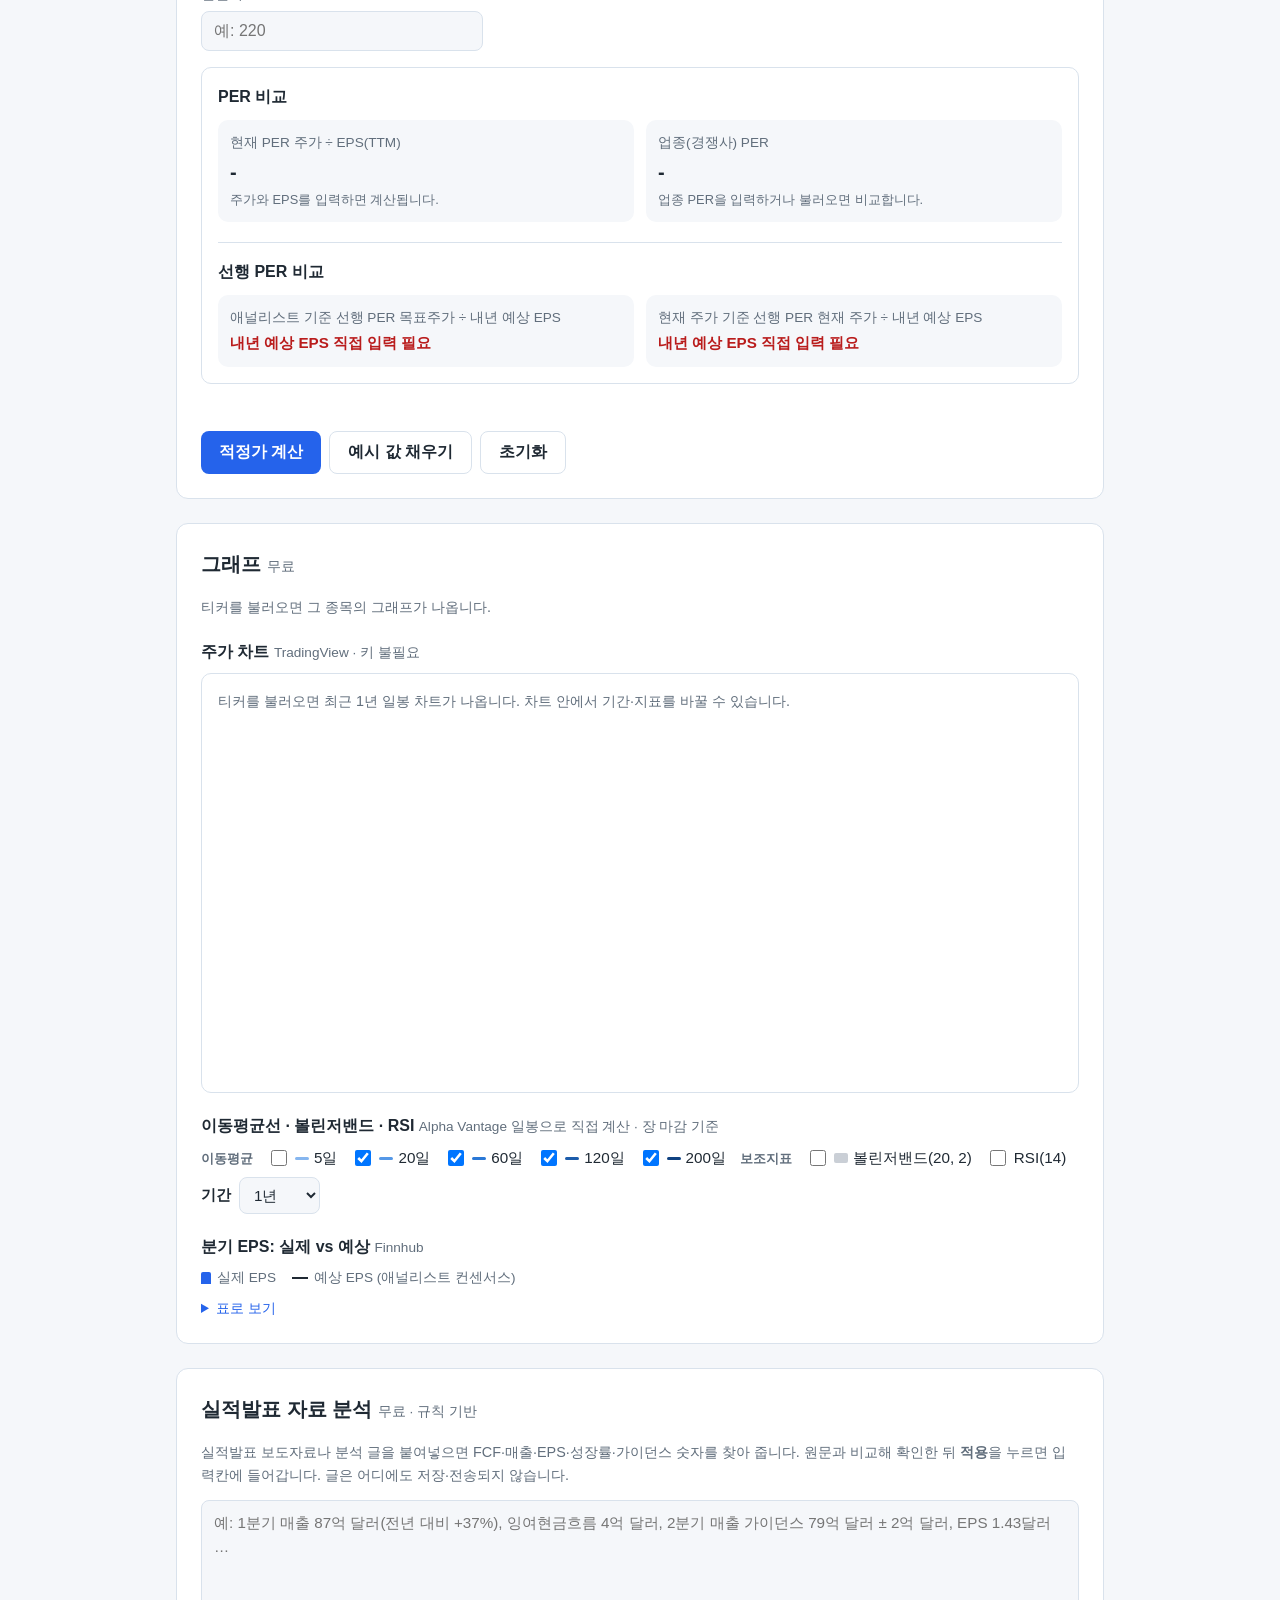
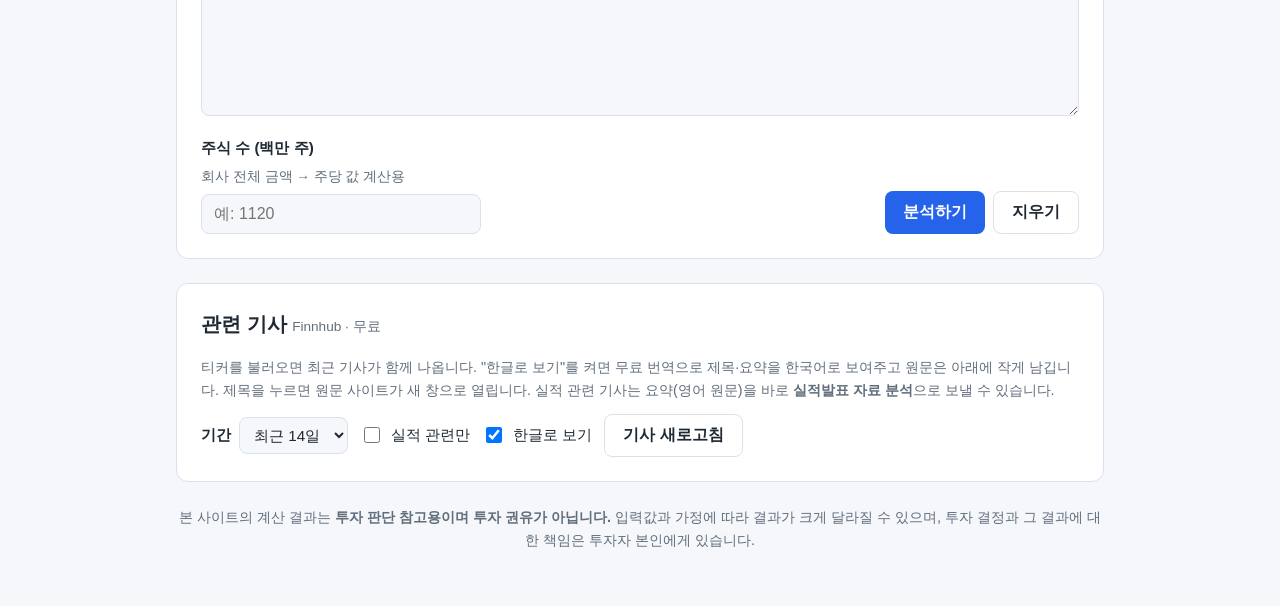
==== commit a9903312: "Add moving averages, Bollinger Bands and RSI chart from daily prices Computed client-side from Alpha" ====
--- a/index.html
+++ b/index.html
@@ -170,6 +170,31 @@
       </div>
       <p id="charts-status" class="status" role="status"></p>
 
+      <h3 class="chart-title">이동평균선 · 볼린저밴드 · RSI <span class="hint">Alpha Vantage 일봉으로 직접 계산 · 장 마감 기준</span></h3>
+      <div class="ta-controls">
+        <span class="ta-group">이동평균</span>
+        <label class="check"><input type="checkbox" data-ta="ma5"><span class="tip-sw ma5"></span>5일</label>
+        <label class="check"><input type="checkbox" data-ta="ma20"><span class="tip-sw ma20"></span>20일</label>
+        <label class="check"><input type="checkbox" data-ta="ma60"><span class="tip-sw ma60"></span>60일</label>
+        <label class="check"><input type="checkbox" data-ta="ma120"><span class="tip-sw ma120"></span>120일</label>
+        <label class="check"><input type="checkbox" data-ta="ma200"><span class="tip-sw ma200"></span>200일</label>
+        <span class="ta-group">보조지표</span>
+        <label class="check"><input type="checkbox" data-ta="bb"><span class="tip-sw bb"></span>볼린저밴드(20, 2)</label>
+        <label class="check"><input type="checkbox" data-ta="rsi">RSI(14)</label>
+        <label class="inline">기간
+          <select id="ta-range">
+            <option value="3M">3개월</option>
+            <option value="6M">6개월</option>
+            <option value="1Y" selected>1년</option>
+            <option value="2Y">2년</option>
+          </select>
+        </label>
+      </div>
+      <p id="ta-status" class="status" role="status"></p>
+      <div id="ta-chart" class="ta-chart"></div>
+      <div id="ta-rsi" class="ta-chart"></div>
+      <div id="ta-summary"></div>
+
       <h3 class="chart-title">분기 EPS: 실제 vs 예상 <span class="hint">Finnhub</span></h3>
       <div class="chart-legend" aria-hidden="true">
         <span><span class="key-bar"></span>실제 EPS</span>
@@ -270,6 +295,7 @@
   <script src="translate.js"></script>
   <script src="news-ui.js"></script>
   <script src="charts-ui.js"></script>
+  <script src="ta-chart.js"></script>
   <script src="market.js"></script>
   <script src="refresh.js"></script>
 </body>
--- a/style.css
+++ b/style.css
@@ -14,6 +14,14 @@
   --over-bg: #fee2e2;
   --na: #616e7c;
   --na-bg: #e4e7eb;
+  /* 차트: 주가는 주황, 이동평균선은 기간 순서대로 같은 파랑의 진하기(짧을수록 연함) — dataviz 검증 통과 */
+  --price-line: #eb6834;
+  --ma5: #86b6ef;
+  --ma20: #5598e7;
+  --ma60: #2a78d6;
+  --ma120: #1c5cab;
+  --ma200: #104281;
+  --band: #8a94a3;
 }
 
 @media (prefers-color-scheme: dark) {
@@ -33,6 +41,14 @@
     --over-bg: #450a0a;
     --na: #9ca3af;
     --na-bg: #374151;
+    /* 어두운 배경에서는 긴 이동평균일수록 밝게 */
+    --price-line: #d95926;
+    --ma5: #2a78d6;
+    --ma20: #5598e7;
+    --ma60: #86b6ef;
+    --ma120: #b7d3f6;
+    --ma200: #e6f0fd;
+    --band: #9ca3af;
   }
 }
 
@@ -453,6 +469,55 @@
 }
 .chart-tip[hidden] { display: none; }
 
+.ta-controls { display: flex; flex-wrap: wrap; align-items: center; gap: 6px 14px; font-size: 0.9rem; }
+.ta-group { font-weight: 600; color: var(--muted); font-size: 0.82rem; }
+.ta-controls label.check { display: inline-flex; flex-direction: row; align-items: center; gap: 5px; font-weight: 400; }
+.tip-sw { display: inline-block; width: 14px; height: 3px; border-radius: 2px; margin-right: 6px; vertical-align: middle; background: var(--text); }
+.ta-controls .tip-sw { margin-right: 0; }
+.tip-sw.price { background: var(--price-line); }
+.tip-sw.ma5 { background: var(--ma5); }
+.tip-sw.ma20 { background: var(--ma20); }
+.tip-sw.ma60 { background: var(--ma60); }
+.tip-sw.ma120 { background: var(--ma120); }
+.tip-sw.ma200 { background: var(--ma200); }
+.tip-sw.bb { height: 10px; background: var(--band); opacity: 0.45; }
+
+.ta-chart { position: relative; margin-top: 8px; max-width: 960px; }
+.ta-chart:empty { display: none; }
+.ta-chart svg { display: block; width: 100%; height: auto; overflow: visible; }
+.ta-chart .grid { stroke: var(--border); stroke-width: 1; }
+.ta-chart .tick { fill: var(--muted); font-size: 11px; }
+.ta-chart .end-label { fill: var(--muted); font-size: 11px; }
+.ta-chart path { fill: none; stroke-linejoin: round; stroke-linecap: round; }
+.ta-chart .price-line { stroke: var(--price-line); stroke-width: 2; }
+.ta-chart .ma-line { stroke-width: 1.5; }
+.ta-chart .ma5 { stroke: var(--ma5); fill: var(--ma5); }
+.ta-chart .ma20 { stroke: var(--ma20); fill: var(--ma20); }
+.ta-chart .ma60 { stroke: var(--ma60); fill: var(--ma60); }
+.ta-chart .ma120 { stroke: var(--ma120); fill: var(--ma120); }
+.ta-chart .ma200 { stroke: var(--ma200); fill: var(--ma200); }
+.ta-chart path.ma-line { fill: none; }
+.ta-chart .end-dot.price { fill: var(--price-line); }
+.ta-chart .end-dot { stroke: var(--card); stroke-width: 2; }
+.ta-chart .bb-area { fill: var(--band); fill-opacity: 0.12; stroke: none; }
+.ta-chart .bb-line { stroke: var(--band); stroke-width: 1; }
+.ta-chart .bb-mid { stroke: var(--band); stroke-width: 1; stroke-opacity: 0.6; }
+.ta-chart .rsi-line { stroke: var(--text); stroke-width: 1.5; }
+.ta-chart .crosshair { stroke: var(--muted); stroke-width: 1; }
+.ta-chart .hover-dot { fill: var(--price-line); stroke: var(--card); stroke-width: 2; }
+.ta-chart .hit { fill: transparent; cursor: crosshair; }
+.ta-tip { text-align: left; }
+.ta-tip .tip-sw { background: currentColor; }
+.ta-tip .tip-sw.price { background: var(--price-line); }
+.ta-tip .tip-sw.ma5 { background: var(--ma5); }
+.ta-tip .tip-sw.ma20 { background: var(--ma20); }
+.ta-tip .tip-sw.ma60 { background: var(--ma60); }
+.ta-tip .tip-sw.ma120 { background: var(--ma120); }
+.ta-tip .tip-sw.ma200 { background: var(--ma200); }
+.ta-tip .tip-sw.bb { background: var(--band); }
+.ta-table { margin-top: 10px; max-width: 960px; }
+.ta-table table { min-width: 0; }
+
 .chart-table { margin-top: 8px; font-size: 0.88rem; }
 .chart-table summary { cursor: pointer; color: var(--primary); }
 .chart-table table { width: 100%; border-collapse: collapse; margin-top: 8px; }
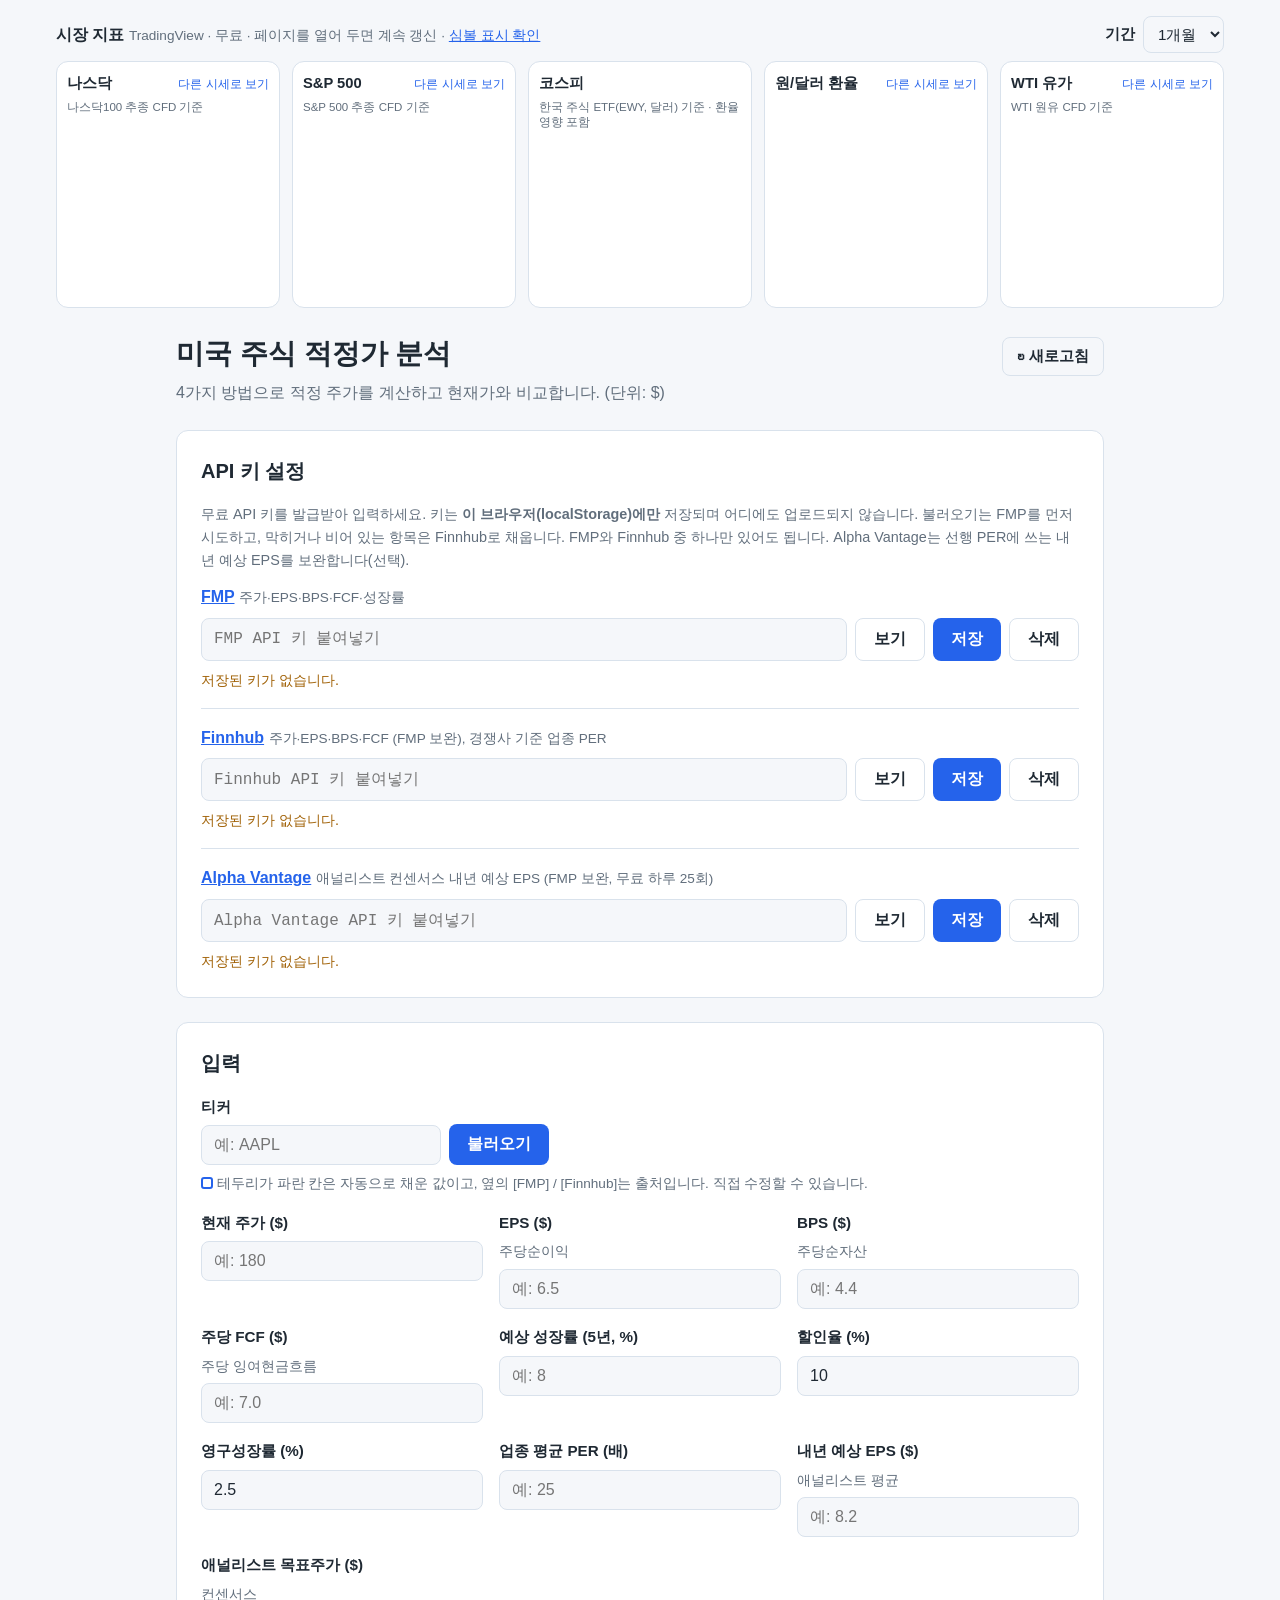
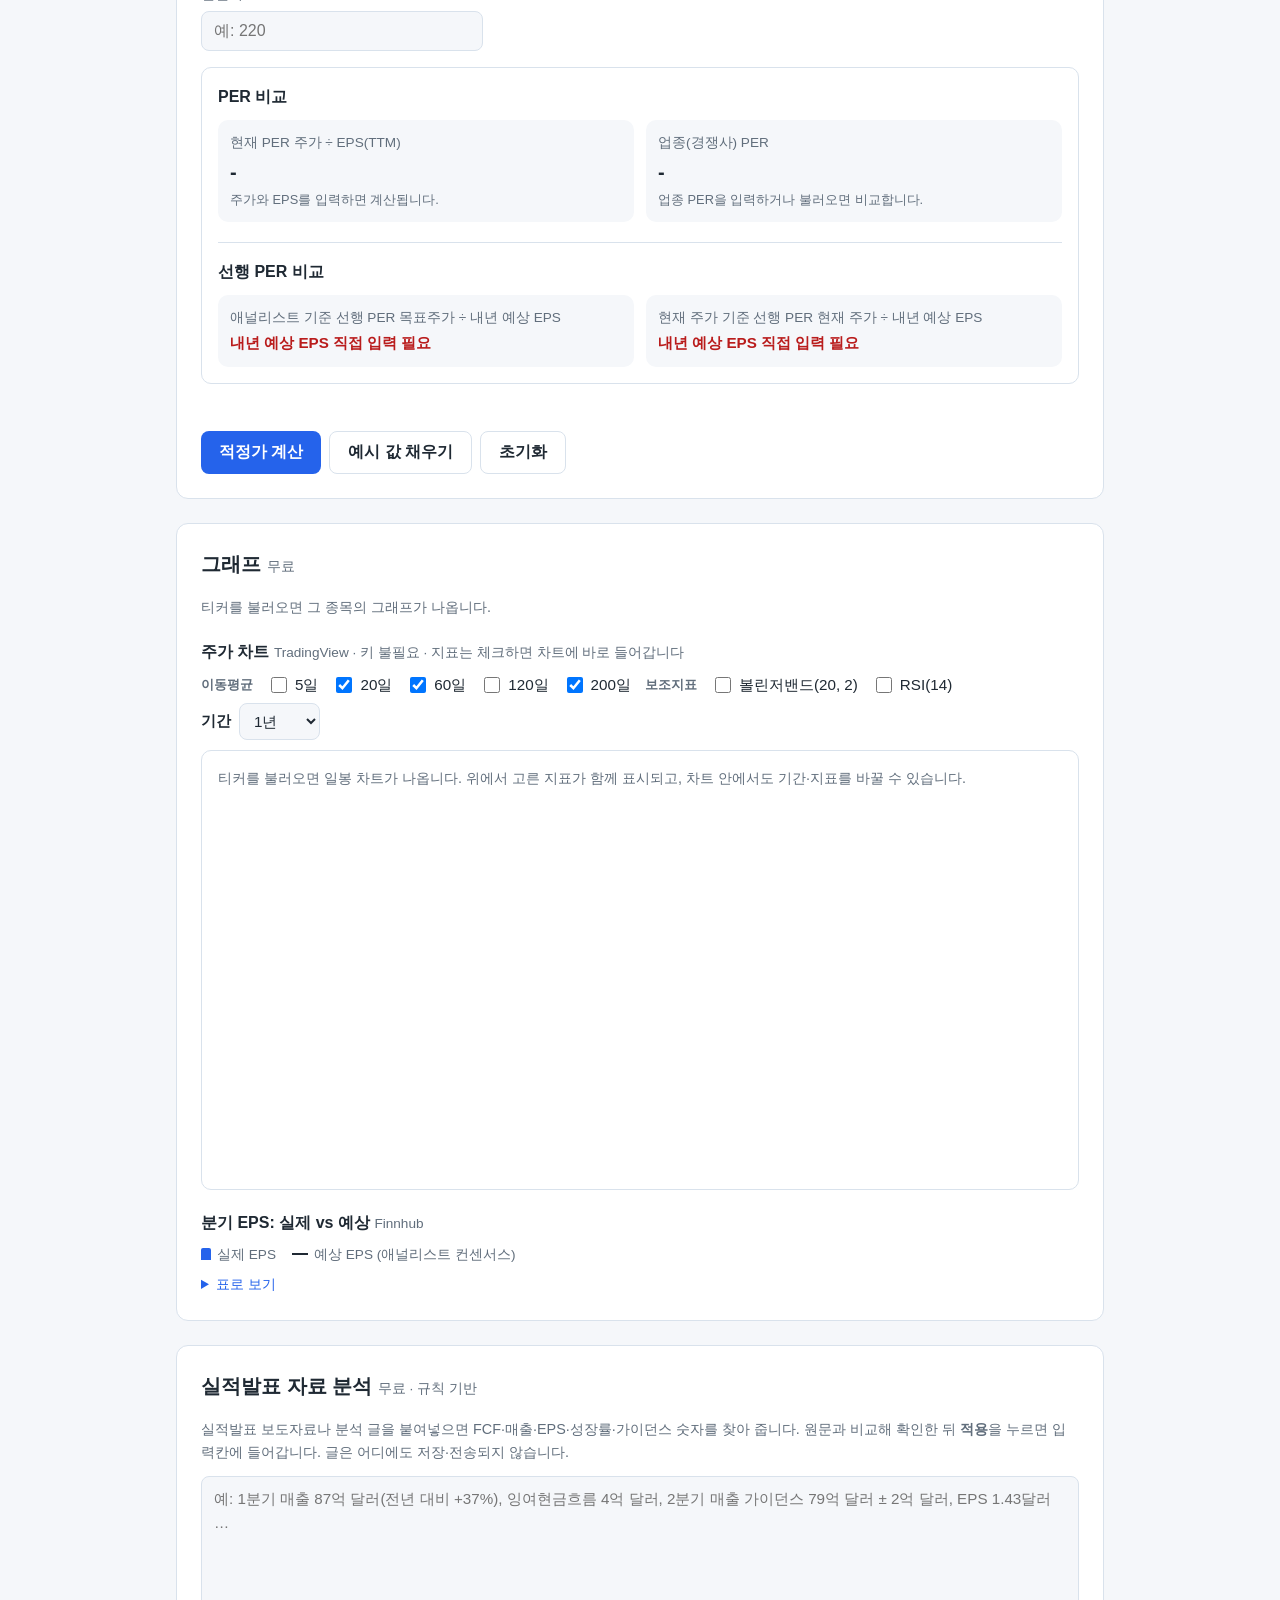
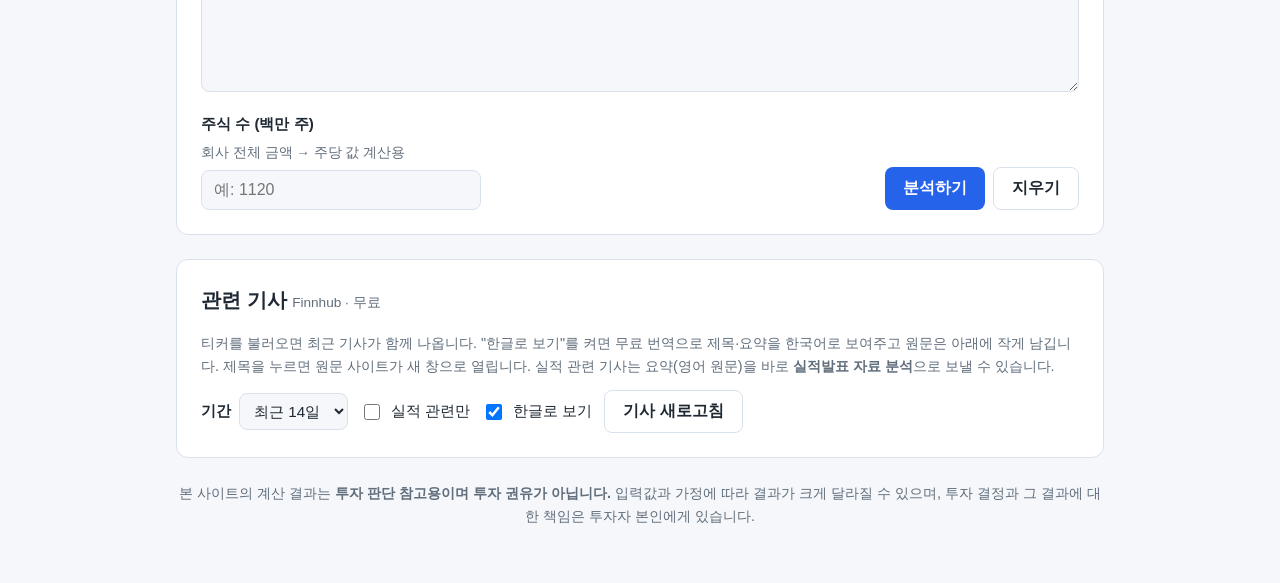
==== commit 9185d6e0: "Wire indicator checkboxes to the TradingView chart and drop daily-series chart Use tv.js so studies " ====
--- a/index.html
+++ b/index.html
@@ -164,36 +164,31 @@
       <h2>그래프 <span class="hint">무료</span></h2>
       <p class="note-inline">티커를 불러오면 그 종목의 그래프가 나옵니다.</p>
 
-      <h3 class="chart-title">주가 차트 <span class="hint">TradingView · 키 불필요</span></h3>
-      <div id="tv-chart" class="tv-chart tradingview-widget-container">
-        <p class="note chart-empty">티커를 불러오면 최근 1년 일봉 차트가 나옵니다. 차트 안에서 기간·지표를 바꿀 수 있습니다.</p>
-      </div>
-      <p id="charts-status" class="status" role="status"></p>
-
-      <h3 class="chart-title">이동평균선 · 볼린저밴드 · RSI <span class="hint">Alpha Vantage 일봉으로 직접 계산 · 장 마감 기준</span></h3>
+      <h3 class="chart-title">주가 차트 <span class="hint">TradingView · 키 불필요 · 지표는 체크하면 차트에 바로 들어갑니다</span></h3>
       <div class="ta-controls">
         <span class="ta-group">이동평균</span>
-        <label class="check"><input type="checkbox" data-ta="ma5"><span class="tip-sw ma5"></span>5일</label>
-        <label class="check"><input type="checkbox" data-ta="ma20"><span class="tip-sw ma20"></span>20일</label>
-        <label class="check"><input type="checkbox" data-ta="ma60"><span class="tip-sw ma60"></span>60일</label>
-        <label class="check"><input type="checkbox" data-ta="ma120"><span class="tip-sw ma120"></span>120일</label>
-        <label class="check"><input type="checkbox" data-ta="ma200"><span class="tip-sw ma200"></span>200일</label>
+        <label class="check"><input type="checkbox" data-ta="ma5">5일</label>
+        <label class="check"><input type="checkbox" data-ta="ma20">20일</label>
+        <label class="check"><input type="checkbox" data-ta="ma60">60일</label>
+        <label class="check"><input type="checkbox" data-ta="ma120">120일</label>
+        <label class="check"><input type="checkbox" data-ta="ma200">200일</label>
         <span class="ta-group">보조지표</span>
-        <label class="check"><input type="checkbox" data-ta="bb"><span class="tip-sw bb"></span>볼린저밴드(20, 2)</label>
+        <label class="check"><input type="checkbox" data-ta="bb">볼린저밴드(20, 2)</label>
         <label class="check"><input type="checkbox" data-ta="rsi">RSI(14)</label>
         <label class="inline">기간
           <select id="ta-range">
+            <option value="1M">1개월</option>
             <option value="3M">3개월</option>
             <option value="6M">6개월</option>
-            <option value="1Y" selected>1년</option>
-            <option value="2Y">2년</option>
+            <option value="12M" selected>1년</option>
+            <option value="60M">5년</option>
           </select>
         </label>
       </div>
-      <p id="ta-status" class="status" role="status"></p>
-      <div id="ta-chart" class="ta-chart"></div>
-      <div id="ta-rsi" class="ta-chart"></div>
-      <div id="ta-summary"></div>
+      <div id="tv-chart" class="tv-chart">
+        <p class="note chart-empty">티커를 불러오면 일봉 차트가 나옵니다. 위에서 고른 지표가 함께 표시되고, 차트 안에서도 기간·지표를 바꿀 수 있습니다.</p>
+      </div>
+      <p id="charts-status" class="status" role="status"></p>
 
       <h3 class="chart-title">분기 EPS: 실제 vs 예상 <span class="hint">Finnhub</span></h3>
       <div class="chart-legend" aria-hidden="true">
@@ -295,7 +290,6 @@
   <script src="translate.js"></script>
   <script src="news-ui.js"></script>
   <script src="charts-ui.js"></script>
-  <script src="ta-chart.js"></script>
   <script src="market.js"></script>
   <script src="refresh.js"></script>
 </body>
--- a/style.css
+++ b/style.css
@@ -14,14 +14,6 @@
   --over-bg: #fee2e2;
   --na: #616e7c;
   --na-bg: #e4e7eb;
-  /* 차트: 주가는 주황, 이동평균선은 기간 순서대로 같은 파랑의 진하기(짧을수록 연함) — dataviz 검증 통과 */
-  --price-line: #eb6834;
-  --ma5: #86b6ef;
-  --ma20: #5598e7;
-  --ma60: #2a78d6;
-  --ma120: #1c5cab;
-  --ma200: #104281;
-  --band: #8a94a3;
 }
 
 @media (prefers-color-scheme: dark) {
@@ -41,14 +33,6 @@
     --over-bg: #450a0a;
     --na: #9ca3af;
     --na-bg: #374151;
-    /* 어두운 배경에서는 긴 이동평균일수록 밝게 */
-    --price-line: #d95926;
-    --ma5: #2a78d6;
-    --ma20: #5598e7;
-    --ma60: #86b6ef;
-    --ma120: #b7d3f6;
-    --ma200: #e6f0fd;
-    --band: #9ca3af;
   }
 }
 
@@ -431,7 +415,7 @@
 
 .chart-title { margin: 20px 0 8px; font-size: 1rem; }
 .tv-chart {
-  height: 420px;
+  height: 440px;
   border: 1px solid var(--border);
   border-radius: 10px;
   overflow: hidden;
@@ -469,54 +453,9 @@
 }
 .chart-tip[hidden] { display: none; }
 
-.ta-controls { display: flex; flex-wrap: wrap; align-items: center; gap: 6px 14px; font-size: 0.9rem; }
+.ta-controls { display: flex; flex-wrap: wrap; align-items: center; gap: 6px 14px; font-size: 0.9rem; margin-bottom: 10px; }
 .ta-group { font-weight: 600; color: var(--muted); font-size: 0.82rem; }
 .ta-controls label.check { display: inline-flex; flex-direction: row; align-items: center; gap: 5px; font-weight: 400; }
-.tip-sw { display: inline-block; width: 14px; height: 3px; border-radius: 2px; margin-right: 6px; vertical-align: middle; background: var(--text); }
-.ta-controls .tip-sw { margin-right: 0; }
-.tip-sw.price { background: var(--price-line); }
-.tip-sw.ma5 { background: var(--ma5); }
-.tip-sw.ma20 { background: var(--ma20); }
-.tip-sw.ma60 { background: var(--ma60); }
-.tip-sw.ma120 { background: var(--ma120); }
-.tip-sw.ma200 { background: var(--ma200); }
-.tip-sw.bb { height: 10px; background: var(--band); opacity: 0.45; }
-
-.ta-chart { position: relative; margin-top: 8px; max-width: 960px; }
-.ta-chart:empty { display: none; }
-.ta-chart svg { display: block; width: 100%; height: auto; overflow: visible; }
-.ta-chart .grid { stroke: var(--border); stroke-width: 1; }
-.ta-chart .tick { fill: var(--muted); font-size: 11px; }
-.ta-chart .end-label { fill: var(--muted); font-size: 11px; }
-.ta-chart path { fill: none; stroke-linejoin: round; stroke-linecap: round; }
-.ta-chart .price-line { stroke: var(--price-line); stroke-width: 2; }
-.ta-chart .ma-line { stroke-width: 1.5; }
-.ta-chart .ma5 { stroke: var(--ma5); fill: var(--ma5); }
-.ta-chart .ma20 { stroke: var(--ma20); fill: var(--ma20); }
-.ta-chart .ma60 { stroke: var(--ma60); fill: var(--ma60); }
-.ta-chart .ma120 { stroke: var(--ma120); fill: var(--ma120); }
-.ta-chart .ma200 { stroke: var(--ma200); fill: var(--ma200); }
-.ta-chart path.ma-line { fill: none; }
-.ta-chart .end-dot.price { fill: var(--price-line); }
-.ta-chart .end-dot { stroke: var(--card); stroke-width: 2; }
-.ta-chart .bb-area { fill: var(--band); fill-opacity: 0.12; stroke: none; }
-.ta-chart .bb-line { stroke: var(--band); stroke-width: 1; }
-.ta-chart .bb-mid { stroke: var(--band); stroke-width: 1; stroke-opacity: 0.6; }
-.ta-chart .rsi-line { stroke: var(--text); stroke-width: 1.5; }
-.ta-chart .crosshair { stroke: var(--muted); stroke-width: 1; }
-.ta-chart .hover-dot { fill: var(--price-line); stroke: var(--card); stroke-width: 2; }
-.ta-chart .hit { fill: transparent; cursor: crosshair; }
-.ta-tip { text-align: left; }
-.ta-tip .tip-sw { background: currentColor; }
-.ta-tip .tip-sw.price { background: var(--price-line); }
-.ta-tip .tip-sw.ma5 { background: var(--ma5); }
-.ta-tip .tip-sw.ma20 { background: var(--ma20); }
-.ta-tip .tip-sw.ma60 { background: var(--ma60); }
-.ta-tip .tip-sw.ma120 { background: var(--ma120); }
-.ta-tip .tip-sw.ma200 { background: var(--ma200); }
-.ta-tip .tip-sw.bb { background: var(--band); }
-.ta-table { margin-top: 10px; max-width: 960px; }
-.ta-table table { min-width: 0; }
 
 .chart-table { margin-top: 8px; font-size: 0.88rem; }
 .chart-table summary { cursor: pointer; color: var(--primary); }
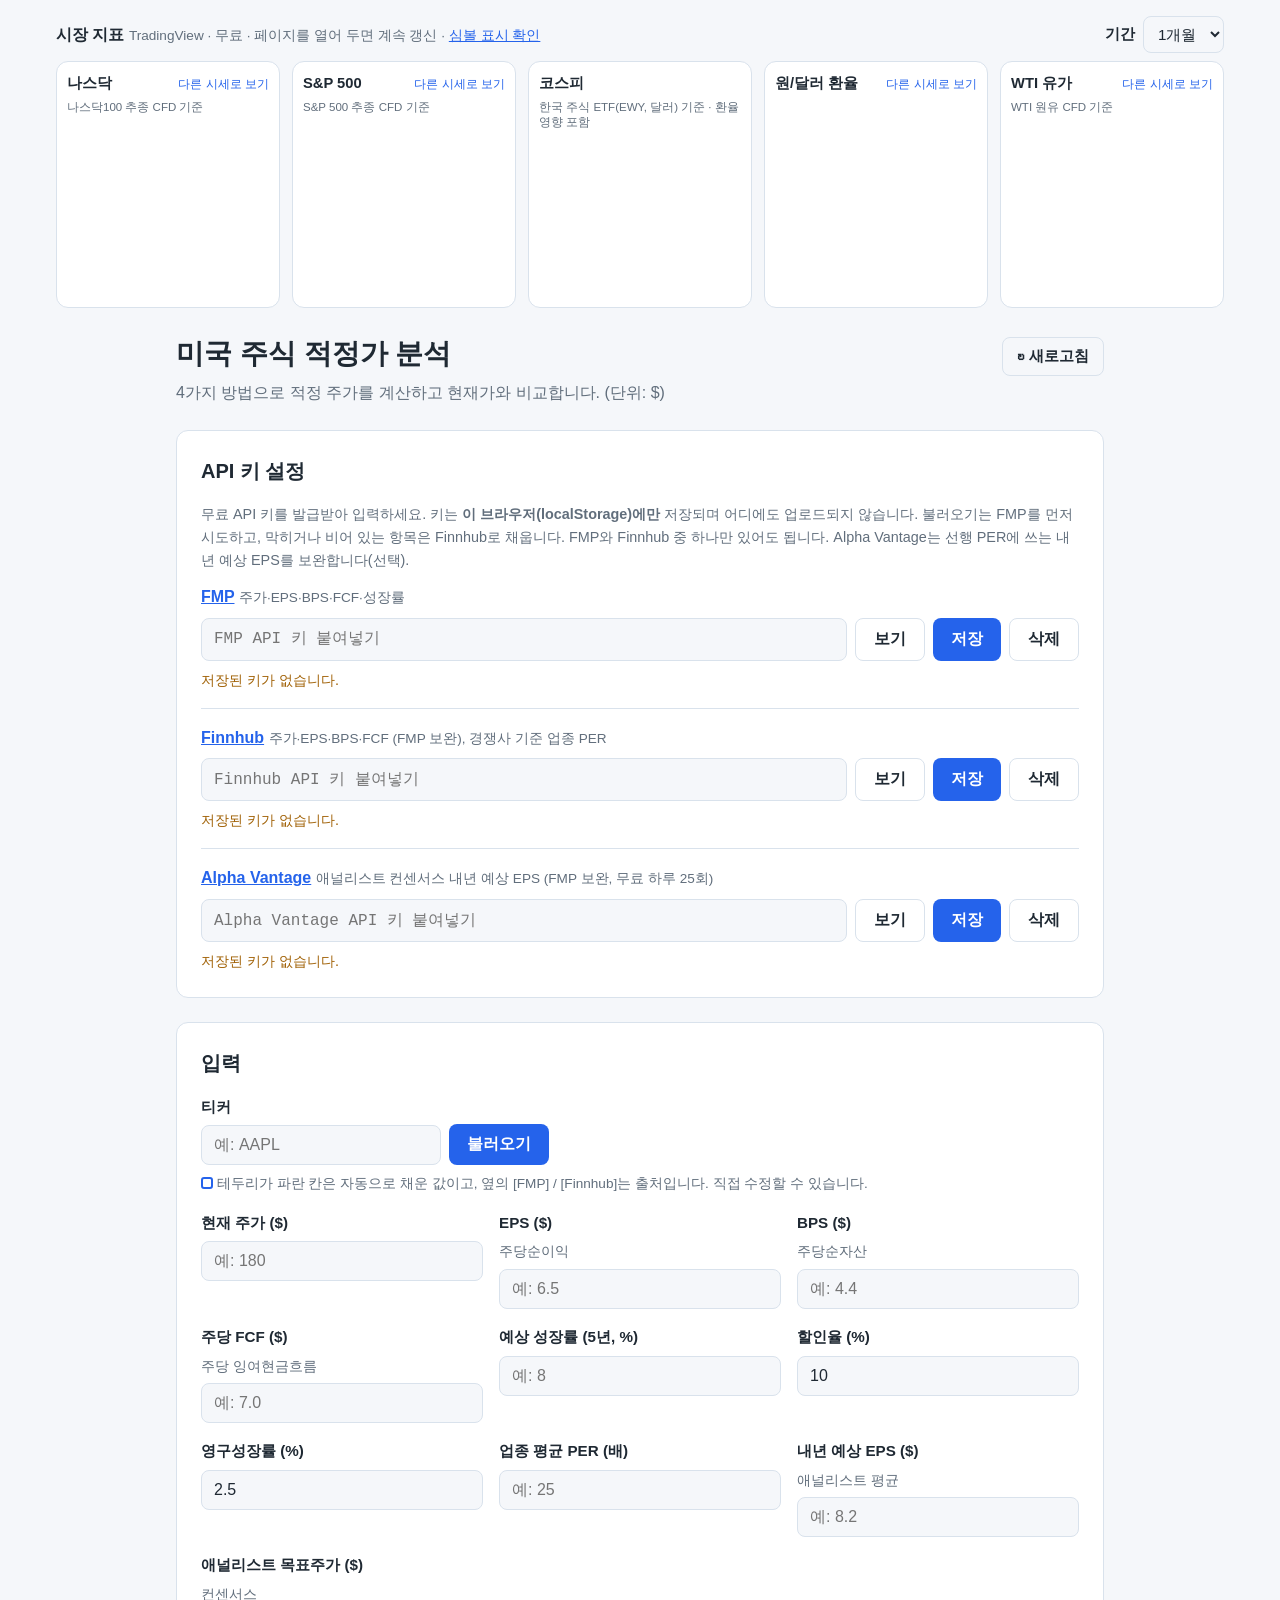
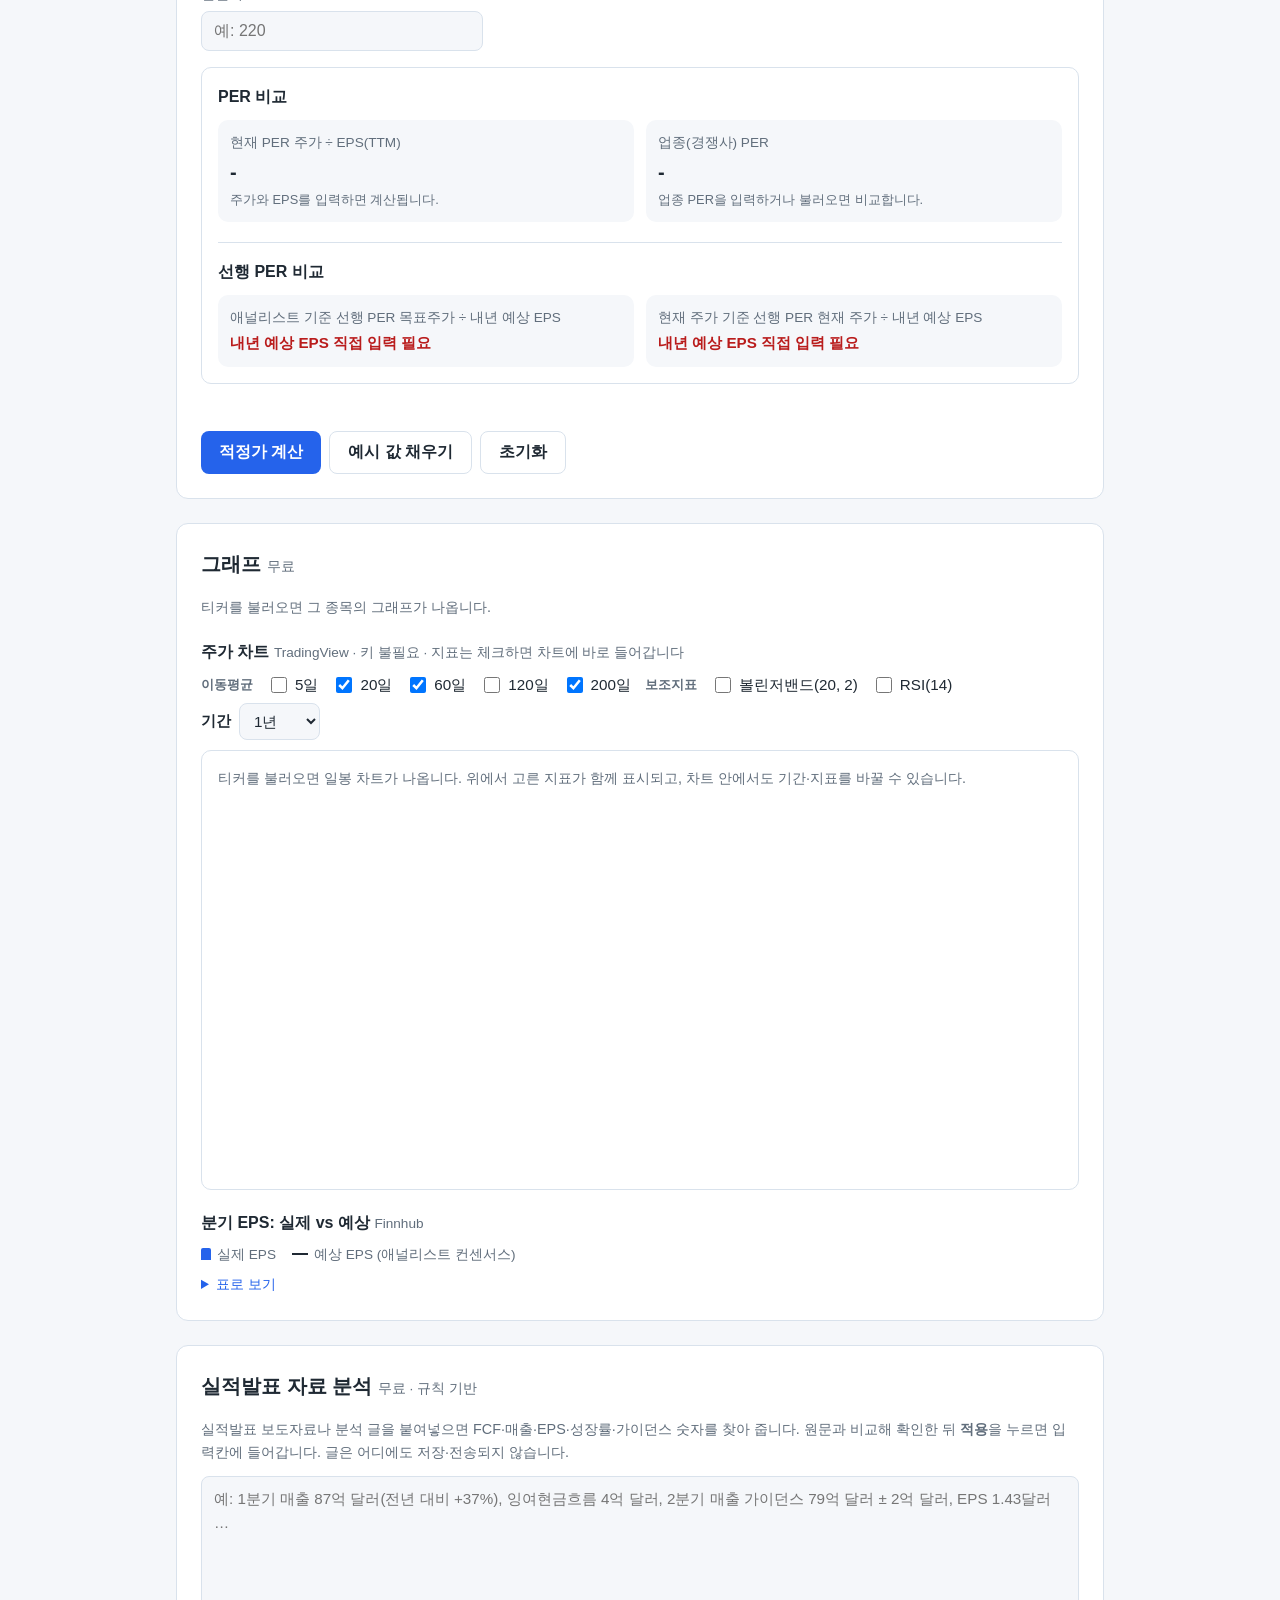
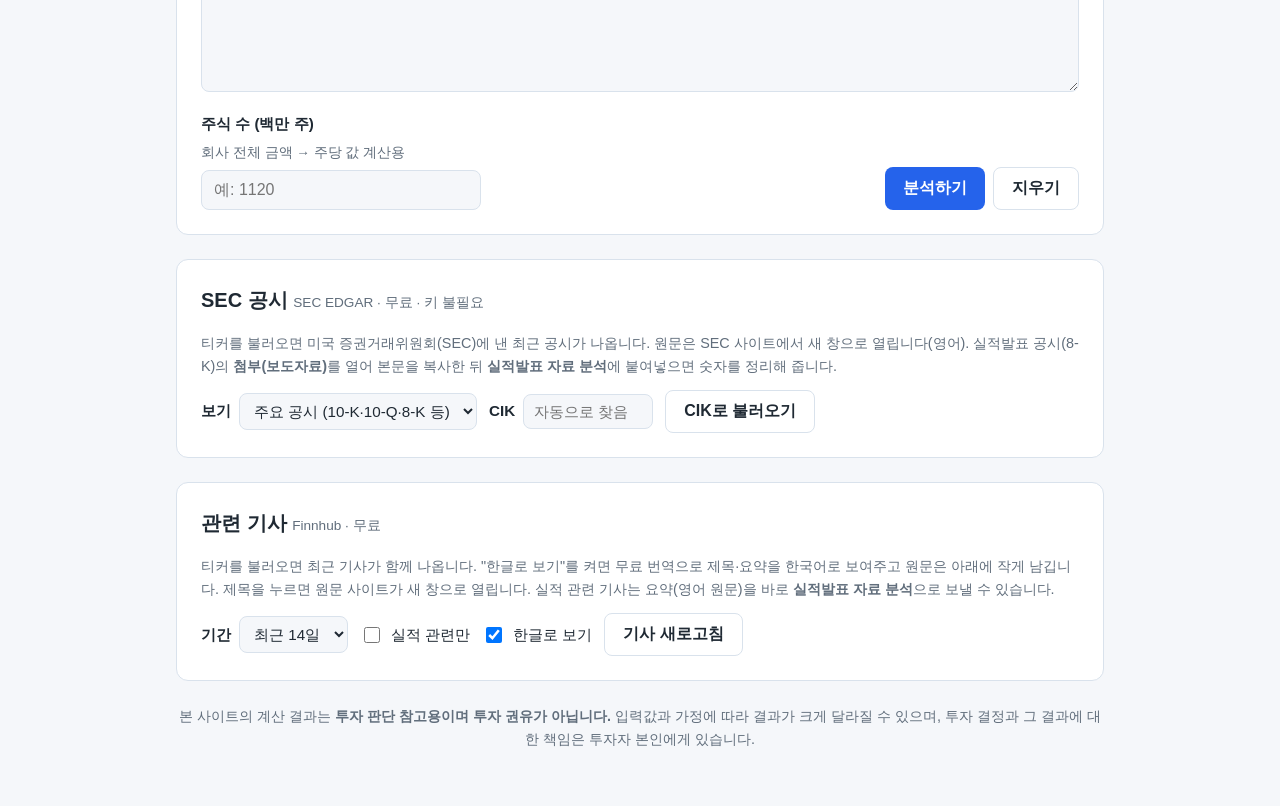
==== commit c7241d37: "Add SEC EDGAR filings section with Korean form and 8-K item labels Co-Authored-By: Claude Opus 5.5 <" ====
--- a/index.html
+++ b/index.html
@@ -224,6 +224,32 @@
       <div id="earnings-results"></div>
     </section>
 
+    <section class="card" id="sec-card">
+      <h2>SEC 공시 <span class="hint">SEC EDGAR · 무료 · 키 불필요</span></h2>
+      <p class="note-inline">
+        티커를 불러오면 미국 증권거래위원회(SEC)에 낸 최근 공시가 나옵니다. 원문은 SEC 사이트에서 새 창으로 열립니다(영어).
+        실적발표 공시(8-K)의 <strong>첨부(보도자료)</strong>를 열어 본문을 복사한 뒤 <strong>실적발표 자료 분석</strong>에 붙여넣으면 숫자를 정리해 줍니다.
+      </p>
+      <div class="news-controls">
+        <label class="inline">보기
+          <select id="sec-view">
+            <option value="major" selected>주요 공시 (10-K·10-Q·8-K 등)</option>
+            <option value="earnings">실적발표 (8-K 2.02)</option>
+            <option value="insider">내부자 거래 (Form 4·144)</option>
+            <option value="ownership">대주주 지분 (13D·13G)</option>
+            <option value="all">전체</option>
+          </select>
+        </label>
+        <label class="inline">CIK
+          <input type="text" id="sec-cik" inputmode="numeric" placeholder="자동으로 찾음" autocomplete="off">
+        </label>
+        <button type="button" id="sec-cik-apply" class="secondary">CIK로 불러오기</button>
+      </div>
+      <p id="sec-status" class="status" role="status"></p>
+      <div id="sec-summary" class="sec-summary"></div>
+      <div id="sec-list"></div>
+    </section>
+
     <section class="card" id="news-card">
       <h2>관련 기사 <span class="hint">Finnhub · 무료</span></h2>
       <p class="note-inline">
@@ -287,6 +313,8 @@
   <script src="app.js"></script>
   <script src="earnings.js"></script>
   <script src="earnings-ui.js"></script>
+  <script src="sec.js"></script>
+  <script src="sec-ui.js"></script>
   <script src="translate.js"></script>
   <script src="news-ui.js"></script>
   <script src="charts-ui.js"></script>
--- a/style.css
+++ b/style.css
@@ -392,6 +392,15 @@
   background: var(--bg);
   color: var(--text);
 }
+
+#sec-cik { width: 130px; padding: 8px 10px; font-size: 0.95rem; }
+.sec-summary ul { margin: 8px 0 12px; padding-left: 20px; font-size: 0.92rem; }
+.sec-summary li { margin: 3px 0; }
+.sec-summary:empty { display: none; }
+.sec-table td:first-child { white-space: nowrap; }
+.sec-table td:nth-child(2) { min-width: 120px; }
+.sec-links { white-space: nowrap; }
+.sec-links a + a { margin-left: 10px; }
 
 .news-list { display: flex; flex-direction: column; gap: 10px; margin-top: 12px; }
 .news-list:empty { display: none; }
